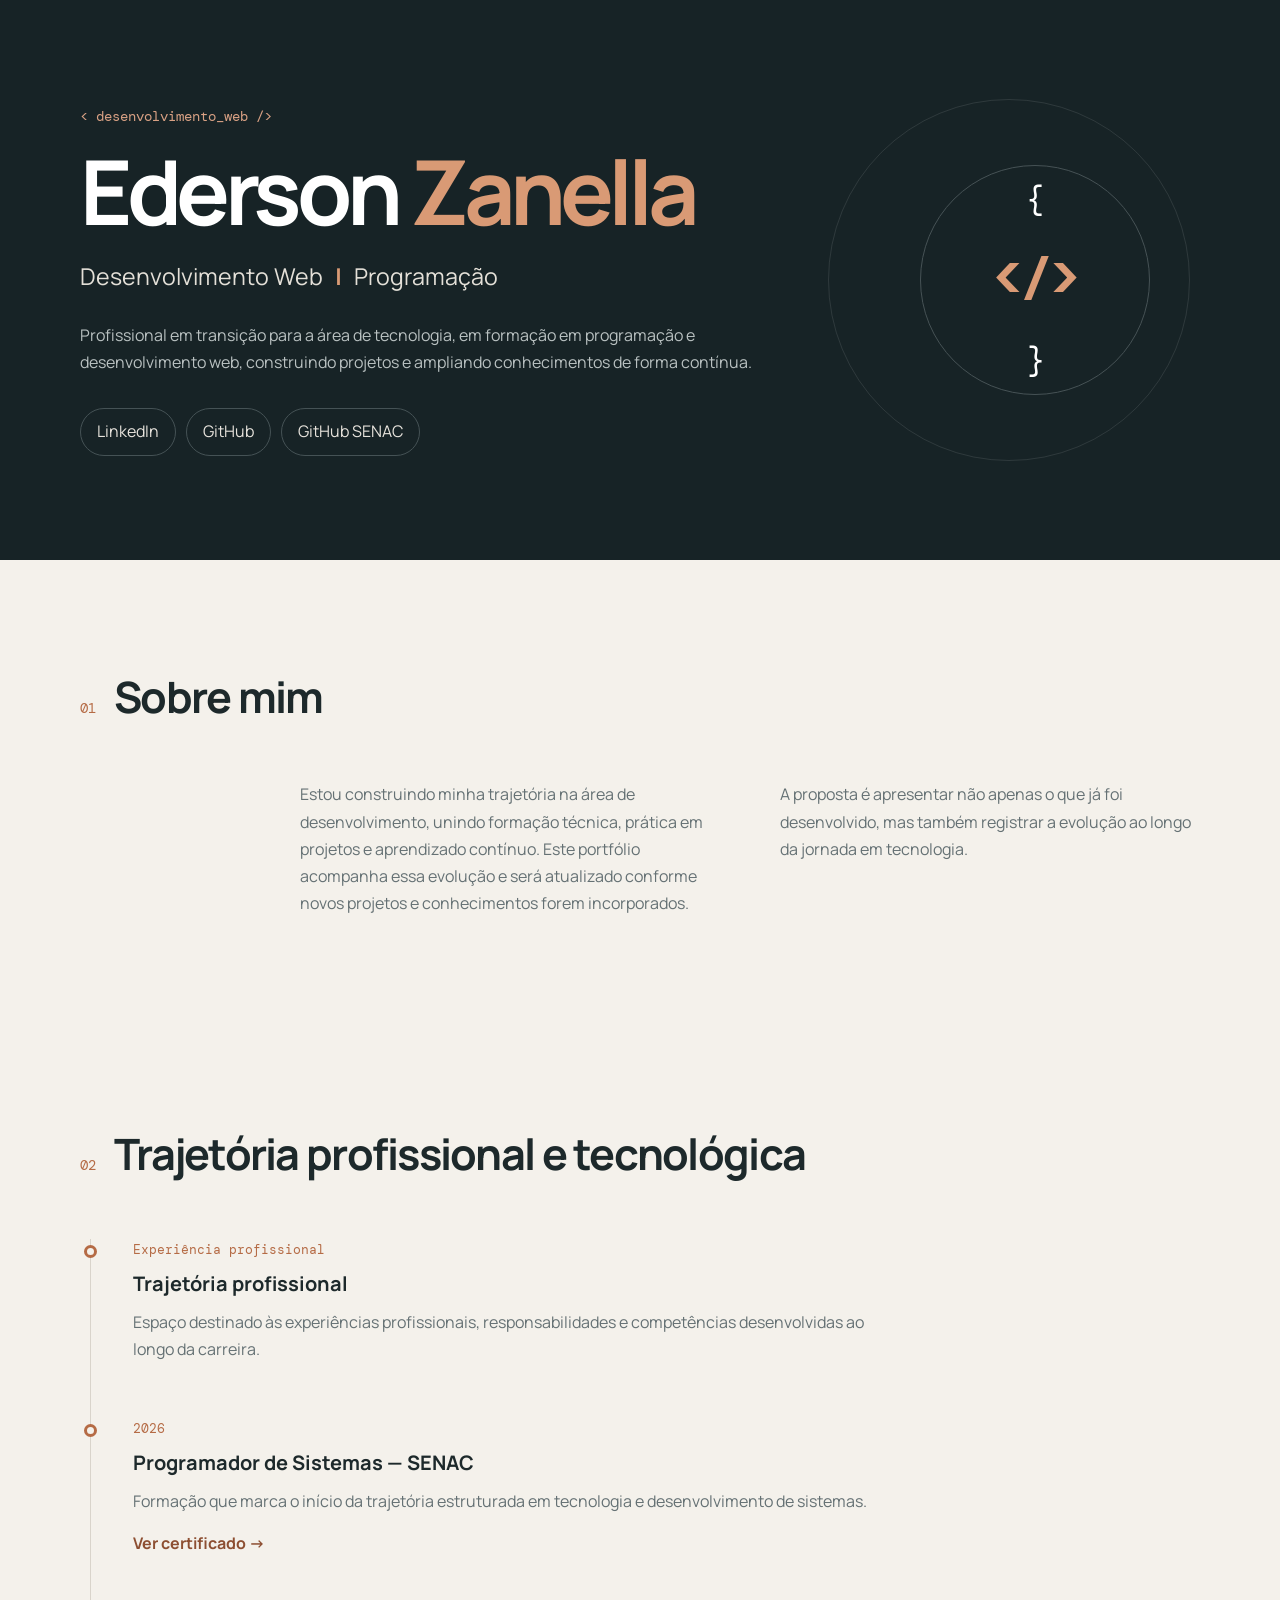
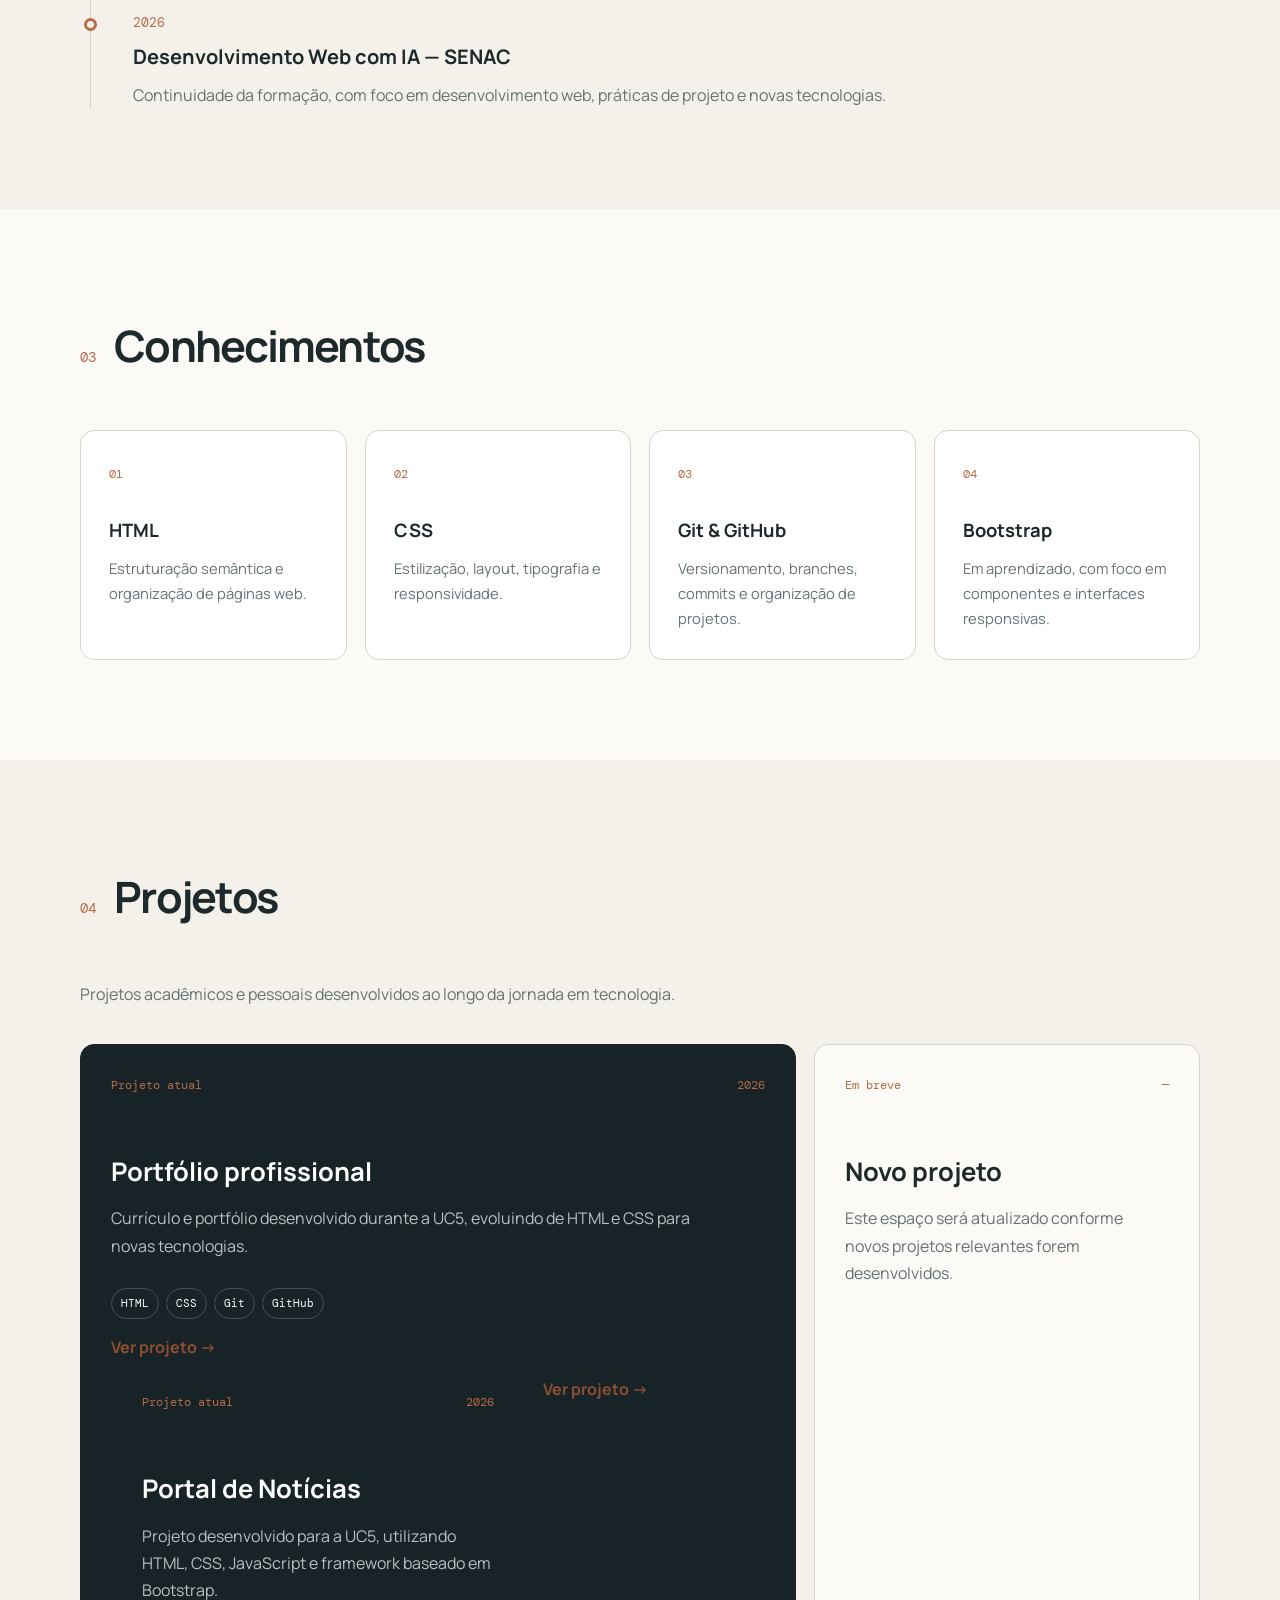
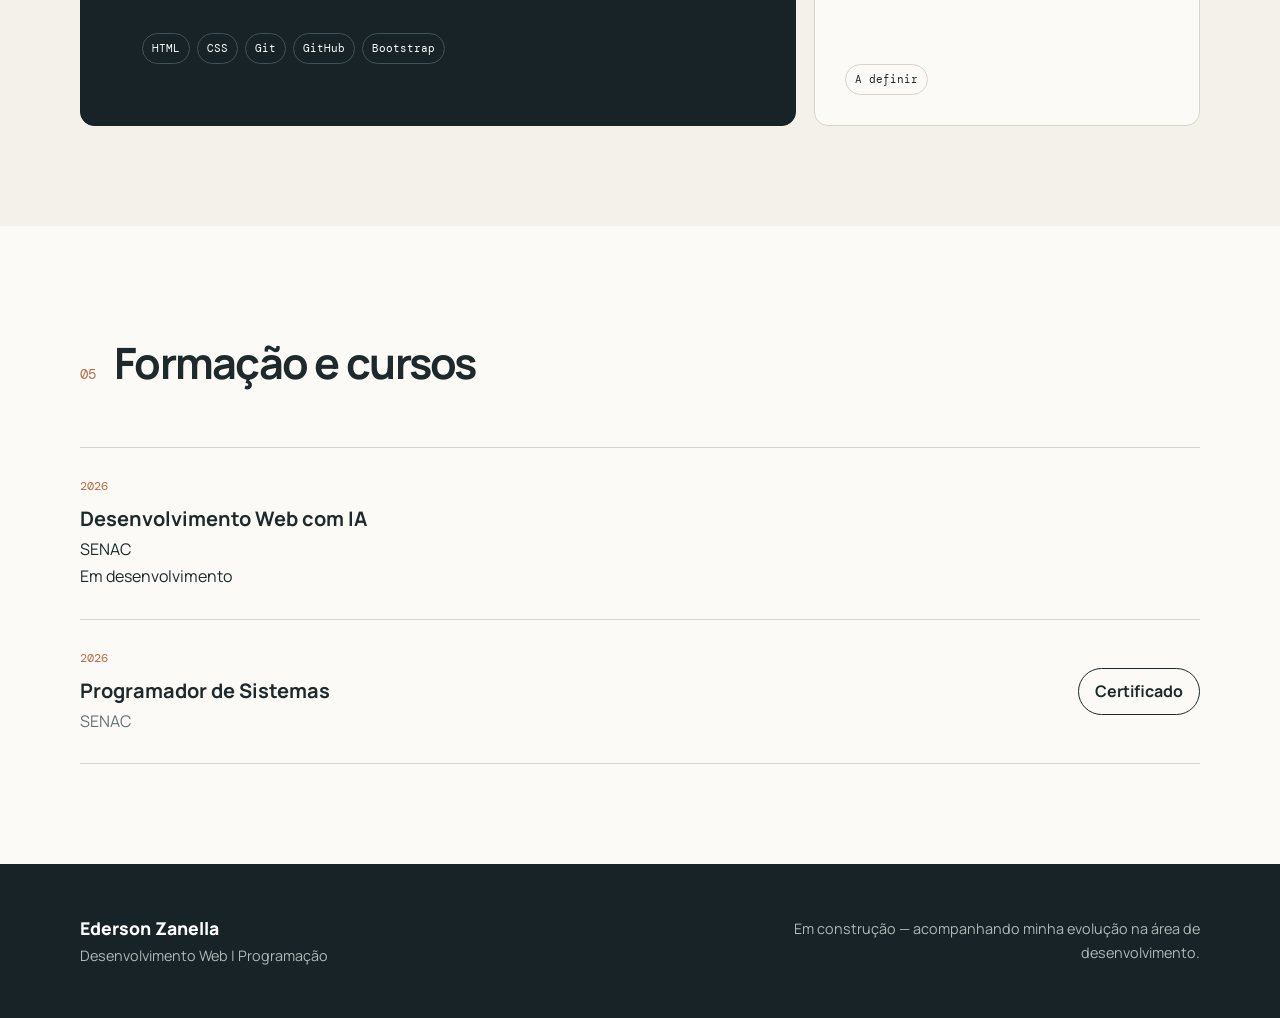
==== index.html @ 585320ad "teste" ====
<!DOCTYPE html>
<html lang="pt-BR">
<head>
    <meta charset="UTF-8">
    <meta name="viewport" content="width=device-width, initial-scale=1.0">

    <meta name="description" content="Portfólio profissional de Ederson Zanella. Desenvolvimento Web, programação e projetos em tecnologia.">

    <title>Ederson Zanella | Desenvolvimento Web</title>

    <link rel="stylesheet" href="styles.css">
</head>

<body>

    <header class="hero">
        <div class="container hero-content">

            <div class="hero-text">
                <p class="eyebrow">&lt; desenvolvimento_web /&gt;</p>

                <h1>Ederson <span>Zanella</span></h1>

                <p class="headline">
                    Desenvolvimento Web <strong>|</strong> Programação
                </p>

                <p class="intro">
                    Profissional em transição para a área de tecnologia, em formação
                    em programação e desenvolvimento web, construindo projetos e
                    ampliando conhecimentos de forma contínua.
                </p>

                <nav class="social-links" aria-label="Links profissionais">
                    <a href="https://www.linkedin.com/in/ederson-zanella/" target="_blank" rel="noopener noreferrer">LinkedIn</a>
                    <a href="https://github.com/Zanellaederson" target="_blank" rel="noopener noreferrer">GitHub</a>
                    <a href="https://github.com/alunosenac2026" target="_blank" rel="noopener noreferrer">GitHub SENAC</a>

                </nav>
            </div>

            <div class="hero-mark" aria-hidden="true">
                <span>{</span>
                <strong>&lt;/&gt;</strong>
                <span>}</span>
            </div>

        </div>
    </header>


    <main>

        <section class="section about">
            <div class="container">
                <div class="section-heading">
                    <span>01</span>
                    <h2>Sobre mim</h2>
                </div>

                <div class="about-grid">
                    <p>
                        Estou construindo minha trajetória na área de desenvolvimento,
                        unindo formação técnica, prática em projetos e aprendizado
                        contínuo. Este portfólio acompanha essa evolução e será
                        atualizado conforme novos projetos e conhecimentos forem
                        incorporados.
                    </p>

                    <p>
                        A proposta é apresentar não apenas o que já foi desenvolvido,
                        mas também registrar a evolução ao longo da jornada em
                        tecnologia.
                    </p>
                </div>
            </div>
        </section>


        <section class="section timeline-section">
            <div class="container">
                <div class="section-heading">
                    <span>02</span>
                    <h2>Trajetória profissional e tecnológica</h2>
                </div>

                <div class="timeline">

                    <article class="timeline-item">
                        <div class="timeline-marker"></div>

                        <div class="timeline-content">
                            <p class="timeline-date">Experiência profissional</p>
                            <h3>Trajetória profissional</h3>
                            <p>
                                Espaço destinado às experiências profissionais,
                                responsabilidades e competências desenvolvidas
                                ao longo da carreira.
                            </p>
                        </div>
                    </article>

                    <article class="timeline-item">
                        <div class="timeline-marker"></div>

                        <div class="timeline-content">
                            <p class="timeline-date">2026</p>
                            <h3>Programador de Sistemas — SENAC</h3>
                            <p>
                                Formação que marca o início da trajetória estruturada
                                em tecnologia e desenvolvimento de sistemas.
                            </p>

                            <a class="text-link"
                               href="certificado/EDERSON ZANELLA.pdf"
                               target="_blank"
                               rel="noopener noreferrer">
                                Ver certificado →
                            </a>
                        </div>
                    </article>

                    <article class="timeline-item">
                        <div class="timeline-marker"></div>

                        <div class="timeline-content">
                            <p class="timeline-date">2026</p>
                            <h3>Desenvolvimento Web com IA — SENAC</h3>
                            <p>
                                Continuidade da formação, com foco em desenvolvimento
                                web, práticas de projeto e novas tecnologias.
                            </p>
                        </div>
                    </article>

                </div>
            </div>
        </section>


        <section class="section skills">
            <div class="container">
                <div class="section-heading">
                    <span>03</span>
                    <h2>Conhecimentos</h2>
                </div>

                <div class="skills-grid">
                    <div class="skill-card">
                        <span class="skill-number">01</span>
                        <h3>HTML</h3>
                        <p>Estruturação semântica e organização de páginas web.</p>
                    </div>

                    <div class="skill-card">
                        <span class="skill-number">02</span>
                        <h3>CSS</h3>
                        <p>Estilização, layout, tipografia e responsividade.</p>
                    </div>

                    <div class="skill-card">
                        <span class="skill-number">03</span>
                        <h3>Git &amp; GitHub</h3>
                        <p>Versionamento, branches, commits e organização de projetos.</p>
                    </div>

                    <div class="skill-card">
                        <span class="skill-number">04</span>
                        <h3>Bootstrap</h3>
                        <p>Em aprendizado, com foco em componentes e interfaces responsivas.</p>
                    </div>
                </div>
            </div>
        </section>


        <section class="section projects">
            <div class="container">
                <div class="section-heading">
                    <span>04</span>
                    <h2>Projetos</h2>
                </div>

                <p class="section-intro">
                    Projetos acadêmicos e pessoais desenvolvidos ao longo da jornada
                    em tecnologia.
                </p>

                <div class="project-grid">

                    <article class="project-card featured">
                        <div class="project-top">
                            <span>Projeto atual</span>
                            <span>2026</span>
                        </div>

                        <h3>Portfólio profissional</h3>

                        <p>
                            Currículo e portfólio desenvolvido durante a UC5,
                            evoluindo de HTML e CSS para novas tecnologias.
                        </p>

                        <div class="tags">
                            <span>HTML</span>
                            <span>CSS</span>
                            <span>Git</span>
                            <span>GitHub</span>
                        </div>

                        <a class="text-link"
                           href="#"
                           target="_blank"
                           rel="noopener noreferrer">
                            Ver projeto →
                        </a>
                    <div class="project-grid">

                    <article class="project-card featured">
                        <div class="project-top">
                            <span>Projeto atual</span>
                            <span>2026</span>
                        </div>

                        <h3>Portal de Notícias</h3>

                        <p>
                            Projeto desenvolvido para a UC5, utilizando HTML, CSS, JavaScript e framework baseado em Bootstrap.
                        </p>

                        <div class="tags">
                            <span>HTML</span>
                            <span>CSS</span>
                            <span>Git</span>
                            <span>GitHub</span>
                            <span>Bootstrap</span>
                        </div>    
                    </article>
                    <a class="text-link"
                           href="https://vertice.freehosting.dev/"
                           target="_blank"
                           rel="noopener noreferrer">
                            Ver projeto →
                        </a>
                    </article>

                    <article class="project-card">
                        <div class="project-top">
                            <span>Em breve</span>
                            <span>—</span>
                        </div>

                        <h3>Novo projeto</h3>

                        <p>
                            Este espaço será atualizado conforme novos projetos
                            relevantes forem desenvolvidos.
                        </p>

                        <div class="tags">
                            <span>A definir</span>
                        </div>
                    </article>

                </div>
            </div>
        </section>


        <section class="section education">
            <div class="container">
                <div class="section-heading">
                    <span>05</span>
                    <h2>Formação e cursos</h2>
                </div>

                <div class="education-list">                    

                    <article class="education-item">
                        <div>
                            <p class="education-date">2026</p>
                            <h3>Desenvolvimento Web com IA</h3>
                            <p>SENAC</p>
                            <span class="education-status">Em desenvolvimento</span>
                        </div>
                    </article>

                    <article class="education-item">
                        <div>
                            <p class="education-date">2026</p>
                            <h3>Programador de Sistemas</h3>
                            <p>SENAC</p>
                        </div>

                        <a class="outline-link"
                           href="certificado/EDERSON ZANELLA.pdf"
                           target="_blank"
                           rel="noopener noreferrer">
                            Certificado
                        </a>
                    </article>

                </div>
            </div>
        </section>

    </main>


    <footer class="footer">
        <div class="container footer-content">
            <div>
                <p class="footer-name">Ederson Zanella</p>
                <p>Desenvolvimento Web | Programação</p>
            </div>

            <p class="construction">
                Em construção — acompanhando minha evolução na área de desenvolvimento.
            </p>
        </div>
    </footer>

</body>
</html>
---- styles.css ----
@import url('https://fonts.googleapis.com/css2?family=DM+Mono:wght@400;500&family=Manrope:wght@400;500;600;700;800&display=swap');

:root {
    --bg: #f4f1eb;
    --surface: #fbfaf7;
    --surface-dark: #172326;
    --text: #1d292b;
    --muted: #657174;
    --accent: #b56b45;
    --accent-dark: #8d4f32;
    --line: #d9d4cb;
    --white: #ffffff;

    --font-body: "Manrope", Arial, sans-serif;
    --font-code: "DM Mono", Consolas, monospace;

    --container: 1120px;
    --radius: 14px;
}

* {
    box-sizing: border-box;
    margin: 0;
    padding: 0;
}

html {
    scroll-behavior: smooth;
}

body {
    background: var(--bg);
    color: var(--text);
    font-family: var(--font-body);
    line-height: 1.7;
}

a {
    color: inherit;
}

.container {
    width: min(100% - 40px, var(--container));
    margin-inline: auto;
}

/* HERO */

.hero {
    background: var(--surface-dark);
    color: var(--white);
    min-height: 560px;
    display: flex;
    align-items: center;
    position: relative;
    overflow: hidden;
}

.hero::before {
    content: "";
    position: absolute;
    width: 360px;
    height: 360px;
    border: 1px solid rgba(255, 255, 255, 0.10);
    border-radius: 50%;
    right: 7%;
    top: 50%;
    transform: translateY(-50%);
}

.hero-content {
    display: grid;
    grid-template-columns: 1fr 280px;
    align-items: center;
    gap: 70px;
}

.eyebrow {
    color: #d9a184;
    font-family: var(--font-code);
    font-size: 0.9rem;
    margin-bottom: 18px;
}

h1 {
    font-size: clamp(3rem, 7vw, 5.8rem);
    line-height: 0.98;
    letter-spacing: -0.06em;
    max-width: 850px;
}

h1 span {
    color: #d99a75;
}

.headline {
    margin-top: 22px;
    color: #e4e0d8;
    font-size: clamp(1.15rem, 2vw, 1.45rem);
}

.headline strong {
    color: #d99a75;
    padding-inline: 7px;
}

.intro {
    max-width: 680px;
    margin-top: 26px;
    color: #b9c1c1;
    font-size: 1rem;
}

.social-links {
    display: flex;
    flex-wrap: wrap;
    gap: 10px;
    margin-top: 32px;
}

.social-links a {
    text-decoration: none;
    border: 1px solid #455255;
    border-radius: 999px;
    padding: 9px 16px;
    color: #e7e3dc;
    transition: 0.2s ease;
}

.social-links a:hover {
    background: var(--accent);
    border-color: var(--accent);
    transform: translateY(-2px);
}

.hero-mark {
    width: 230px;
    height: 230px;
    border: 1px solid #465255;
    border-radius: 50%;
    display: grid;
    place-items: center;
    position: relative;
    z-index: 1;
    font-family: var(--font-code);
    font-size: 2rem;
}

.hero-mark strong {
    font-size: 3rem;
    color: #d99a75;
}

/* SECTIONS */

.section {
    padding: 100px 0;
}

.section-heading {
    display: flex;
    align-items: baseline;
    gap: 18px;
    margin-bottom: 48px;
}

.section-heading span {
    color: var(--accent);
    font-family: var(--font-code);
    font-size: 0.85rem;
}

.section-heading h2 {
    font-size: clamp(1.8rem, 4vw, 2.7rem);
    letter-spacing: -0.04em;
}

.about-grid {
    display: grid;
    grid-template-columns: 1fr 1fr;
    gap: 60px;
    max-width: 900px;
    margin-left: auto;
}

.about-grid p,
.section-intro {
    color: var(--muted);
}

/* TIMELINE */

.timeline {
    border-left: 1px solid var(--line);
    margin-left: 10px;
}

.timeline-item {
    position: relative;
    padding: 0 0 55px 42px;
}

.timeline-item:last-child {
    padding-bottom: 0;
}

.timeline-marker {
    position: absolute;
    width: 13px;
    height: 13px;
    border-radius: 50%;
    background: var(--bg);
    border: 3px solid var(--accent);
    left: -7px;
    top: 6px;
}

.timeline-date {
    color: var(--accent);
    font-family: var(--font-code);
    font-size: 0.8rem;
    margin-bottom: 6px;
}

.timeline-content h3 {
    font-size: 1.25rem;
    margin-bottom: 8px;
}

.timeline-content > p:not(.timeline-date) {
    color: var(--muted);
    max-width: 760px;
}

.text-link {
    display: inline-block;
    margin-top: 15px;
    color: var(--accent-dark);
    font-weight: 700;
    text-decoration: none;
}

.text-link:hover {
    text-decoration: underline;
}

/* SKILLS */

.skills {
    background: var(--surface);
}

.skills-grid {
    display: grid;
    grid-template-columns: repeat(4, 1fr);
    gap: 18px;
}

.skill-card {
    border: 1px solid var(--line);
    padding: 28px;
    min-height: 210px;
    border-radius: var(--radius);
    background: var(--white);
    transition: 0.2s ease;
}

.skill-card:hover {
    transform: translateY(-5px);
    border-color: var(--accent);
}

.skill-number {
    font-family: var(--font-code);
    color: var(--accent);
    font-size: 0.75rem;
}

.skill-card h3 {
    margin: 28px 0 10px;
    font-size: 1.15rem;
}

.skill-card p {
    color: var(--muted);
    font-size: 0.92rem;
}

/* PROJECTS */

.section-intro {
    max-width: 700px;
    margin-bottom: 35px;
}

.project-grid {
    display: grid;
    grid-template-columns: 1.3fr 0.7fr;
    gap: 18px;
}

.project-card {
    background: var(--surface);
    border: 1px solid var(--line);
    border-radius: var(--radius);
    padding: 30px;
    min-height: 310px;
    display: flex;
    flex-direction: column;
}

.project-card.featured {
    background: var(--surface-dark);
    color: var(--white);
    border-color: var(--surface-dark);
}

.project-top {
    display: flex;
    justify-content: space-between;
    color: var(--accent);
    font-family: var(--font-code);
    font-size: 0.75rem;
    margin-bottom: 55px;
}

.project-card h3 {
    font-size: 1.6rem;
    margin-bottom: 12px;
}

.project-card p {
    color: var(--muted);
    max-width: 620px;
}

.featured p {
    color: #b9c1c1;
}

.tags {
    display: flex;
    flex-wrap: wrap;
    gap: 7px;
    margin-top: auto;
    padding-top: 28px;
}

.tags span {
    font-family: var(--font-code);
    font-size: 0.7rem;
    border: 1px solid var(--line);
    padding: 5px 9px;
    border-radius: 999px;
}

.featured .tags span {
    border-color: #455255;
}

/* EDUCATION */

.education {
    background: var(--surface);
}

.education-list {
    border-top: 1px solid var(--line);
}

.education-item {
    display: flex;
    justify-content: space-between;
    align-items: center;
    gap: 30px;
    padding: 28px 0;
    border-bottom: 1px solid var(--line);
}

.education-date {
    color: var(--accent);
    font-family: var(--font-code);
    font-size: 0.78rem;
}

.education-item h3 {
    font-size: 1.25rem;
    margin-top: 5px;
}

.education-item p:last-child {
    color: var(--muted);
}

.outline-link {
    text-decoration: none;
    border: 1px solid var(--text);
    border-radius: 999px;
    padding: 9px 16px;
    white-space: nowrap;
    font-weight: 700;
    transition: 0.2s ease;
}

.outline-link:hover {
    background: var(--text);
    color: var(--white);
}

/* FOOTER */

.footer {
    background: var(--surface-dark);
    color: var(--white);
    padding: 50px 0;
}

.footer-content {
    display: flex;
    justify-content: space-between;
    gap: 40px;
    align-items: center;
}

.footer-name {
    font-weight: 800;
    font-size: 1.1rem;
}

.footer-content p:last-child {
    color: #aeb8b8;
    font-size: 0.9rem;
}

.construction {
    max-width: 500px;
    text-align: right;
}

/* RESPONSIVE */

@media (max-width: 900px) {

    .hero {
        min-height: auto;
        padding: 90px 0;
    }

    .hero-content {
        grid-template-columns: 1fr;
        gap: 45px;
    }

    .hero-mark {
        width: 150px;
        height: 150px;
        font-size: 1.4rem;
    }

    .hero-mark strong {
        font-size: 2rem;
    }

    .skills-grid {
        grid-template-columns: repeat(2, 1fr);
    }

    .project-grid {
        grid-template-columns: 1fr;
    }
}

@media (max-width: 650px) {

    .container {
        width: min(100% - 28px, var(--container));
    }

    .section {
        padding: 70px 0;
    }

    .hero {
        padding: 70px 0;
    }

    .hero-content {
        gap: 35px;
    }

    h1 {
        font-size: clamp(2.8rem, 15vw, 4.5rem);
    }

    .about-grid,
    .skills-grid {
        grid-template-columns: 1fr;
        gap: 25px;
    }

    .about-grid {
        margin-left: 0;
    }

    .timeline-item {
        padding-left: 30px;
    }

    .education-item,
    .footer-content {
        align-items: flex-start;
        flex-direction: column;
    }

    .construction {
        text-align: left;
    }
}
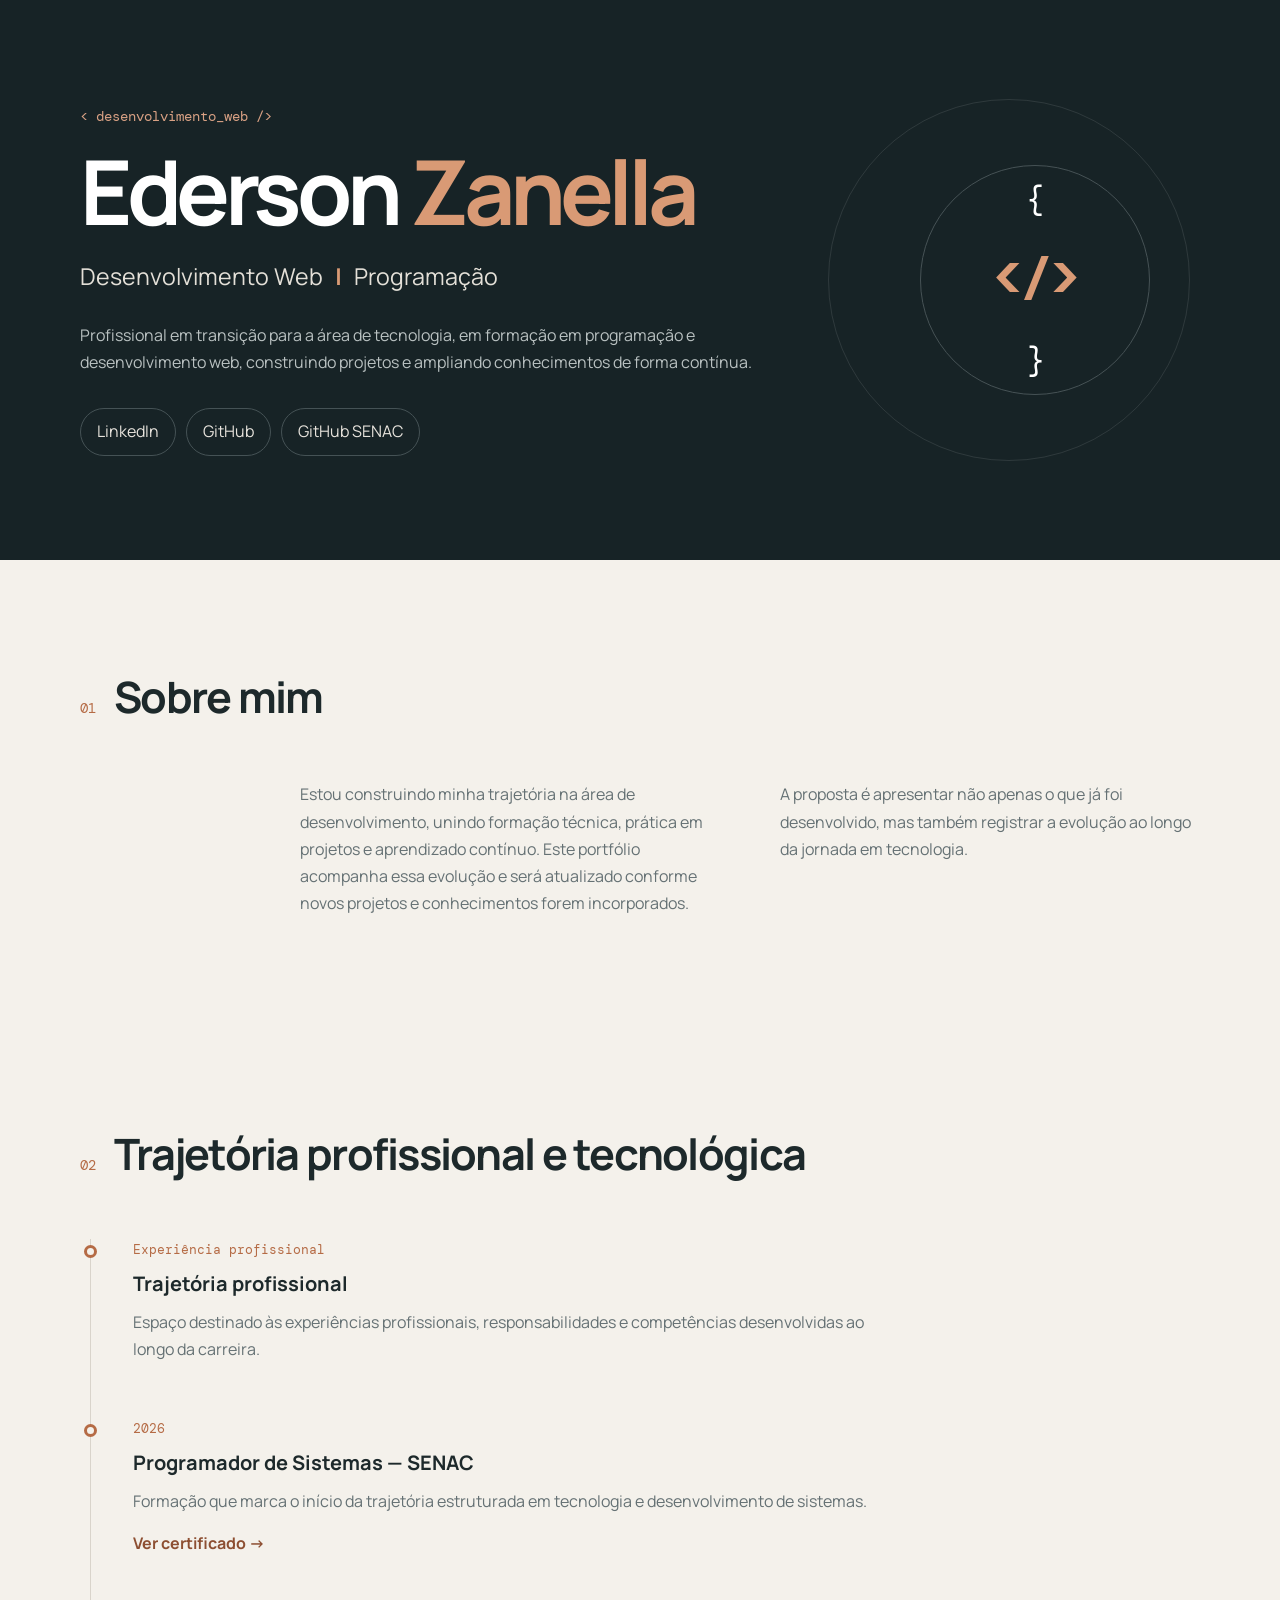
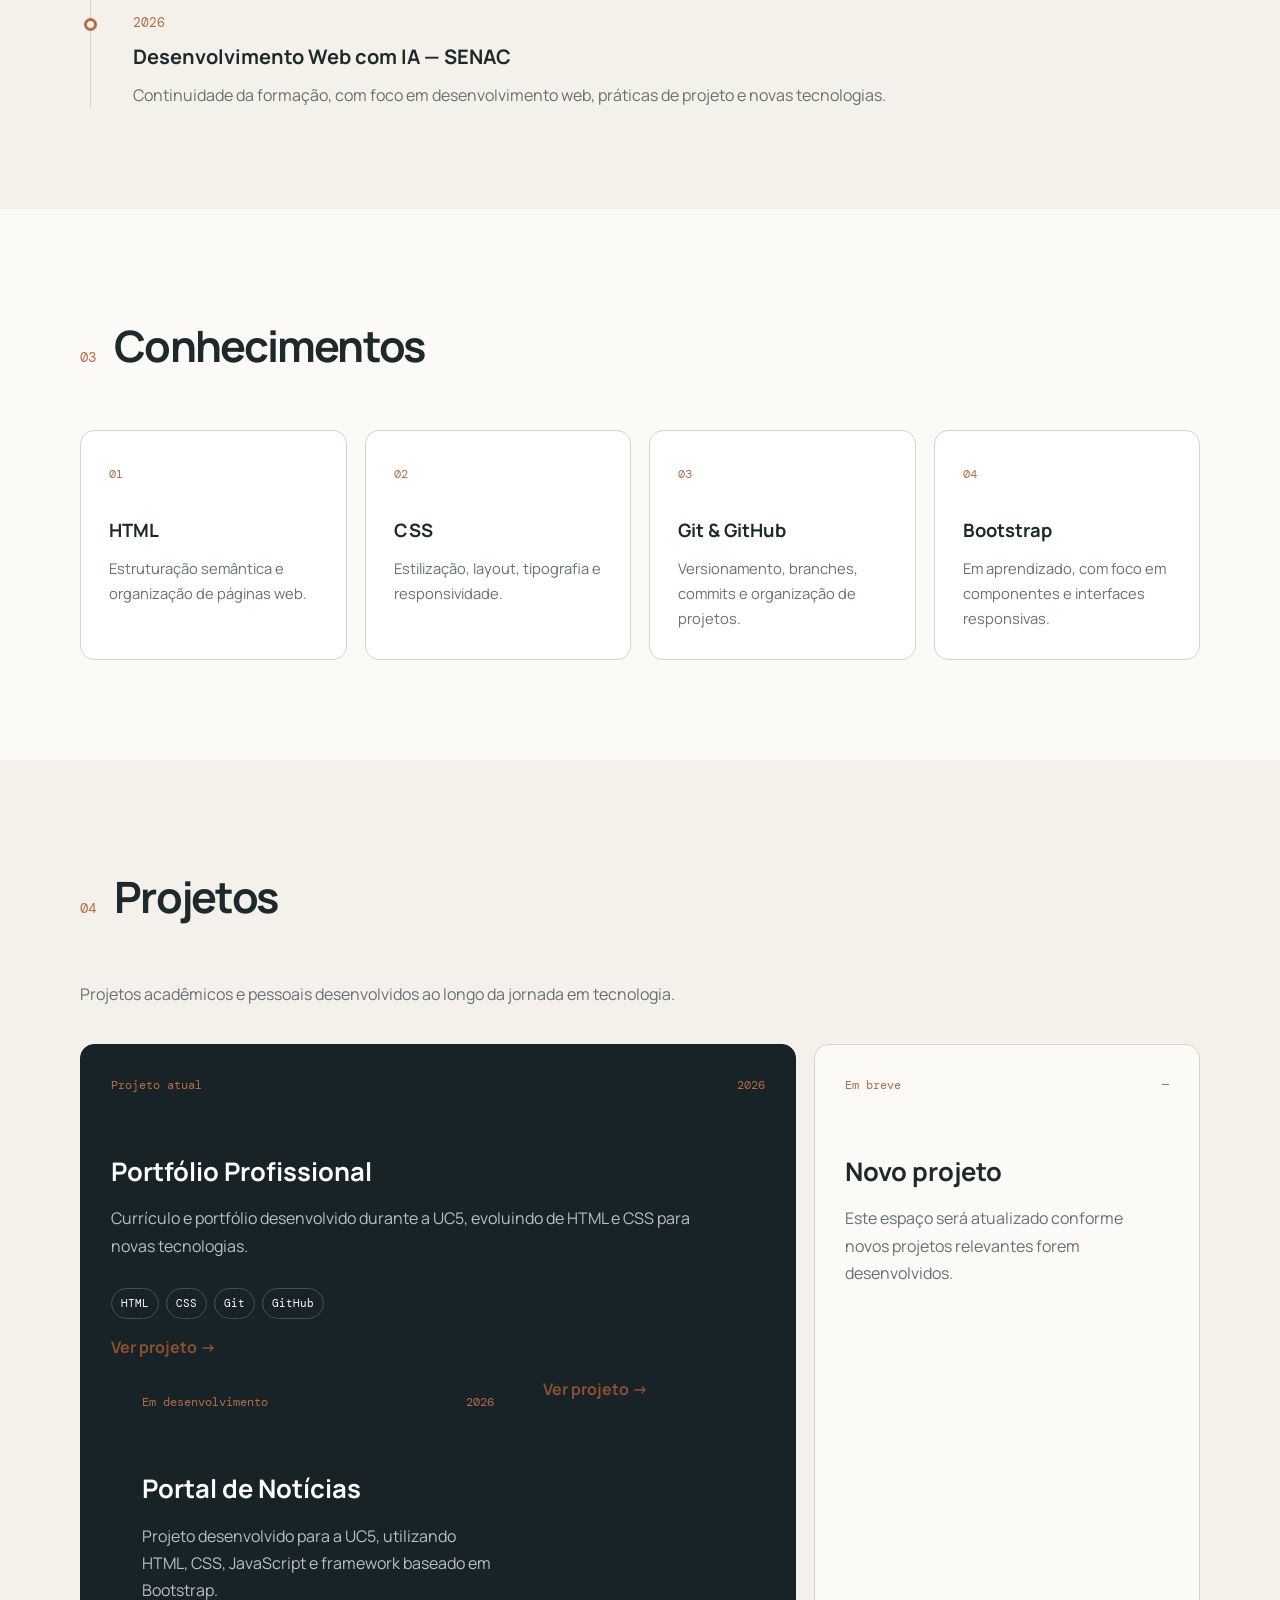
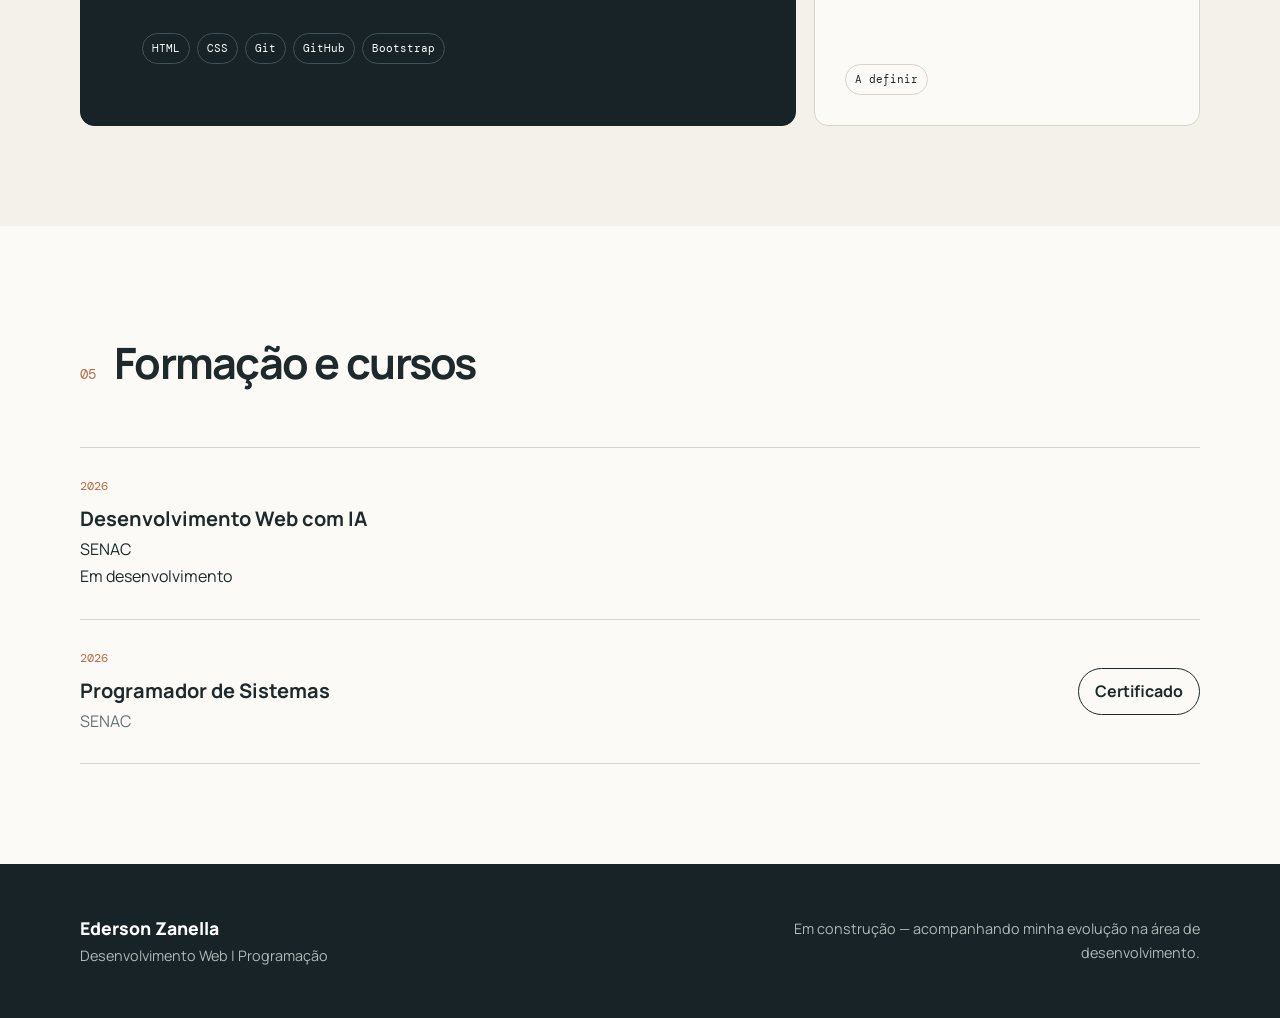
==== commit 3639efcd: "teste" ====
--- a/index.html
+++ b/index.html
@@ -194,7 +194,7 @@
                             <span>2026</span>
                         </div>
 
-                        <h3>Portfólio profissional</h3>
+                        <h3>Portfólio Profissional</h3>
 
                         <p>
                             Currículo e portfólio desenvolvido durante a UC5,
@@ -214,18 +214,19 @@
                            rel="noopener noreferrer">
                             Ver projeto →
                         </a>
-                    <div class="project-grid">
+                        <div class="project-grid">
 
                     <article class="project-card featured">
                         <div class="project-top">
-                            <span>Projeto atual</span>
+                            <span>Em desenvolvimento</span>
                             <span>2026</span>
                         </div>
 
                         <h3>Portal de Notícias</h3>
 
                         <p>
-                            Projeto desenvolvido para a UC5, utilizando HTML, CSS, JavaScript e framework baseado em Bootstrap.
+                            Projeto desenvolvido para a UC5, utilizando HTML, CSS,
+                            JavaScript e framework baseado em Bootstrap.
                         </p>
 
                         <div class="tags">
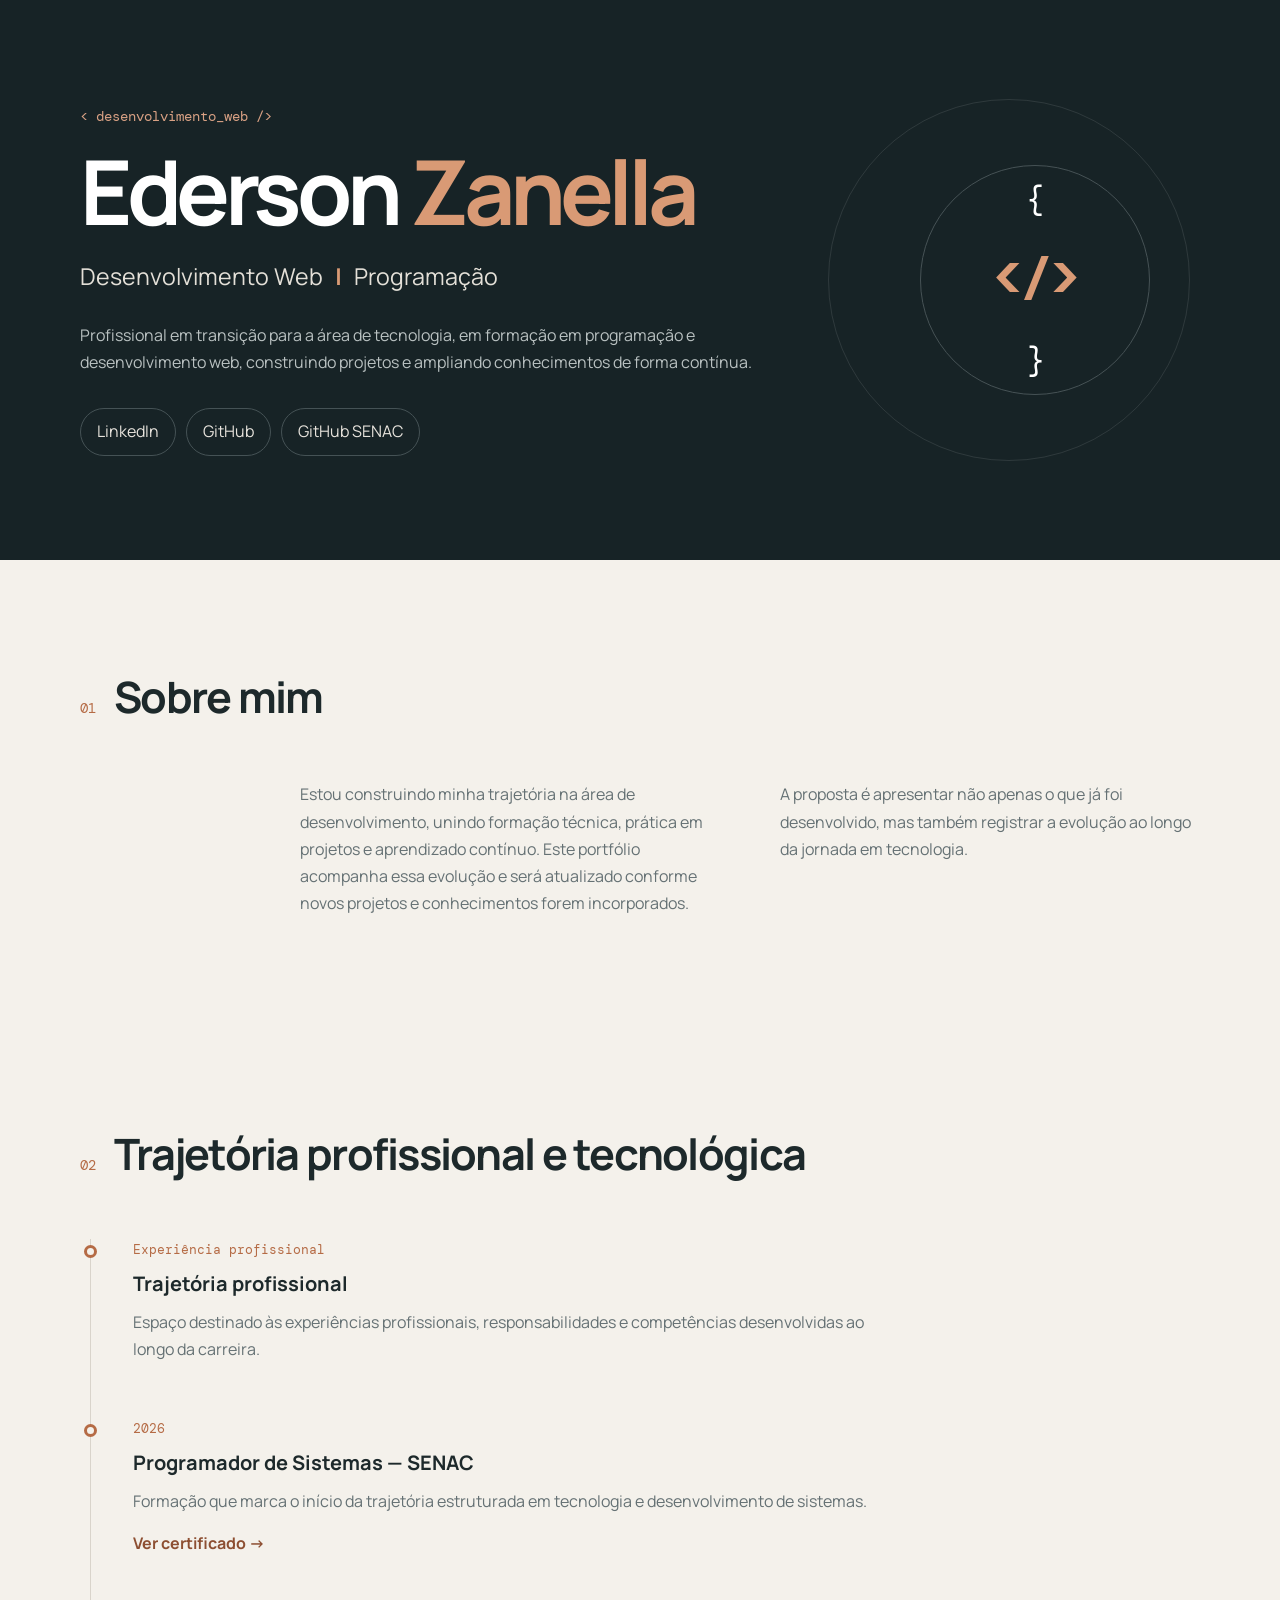
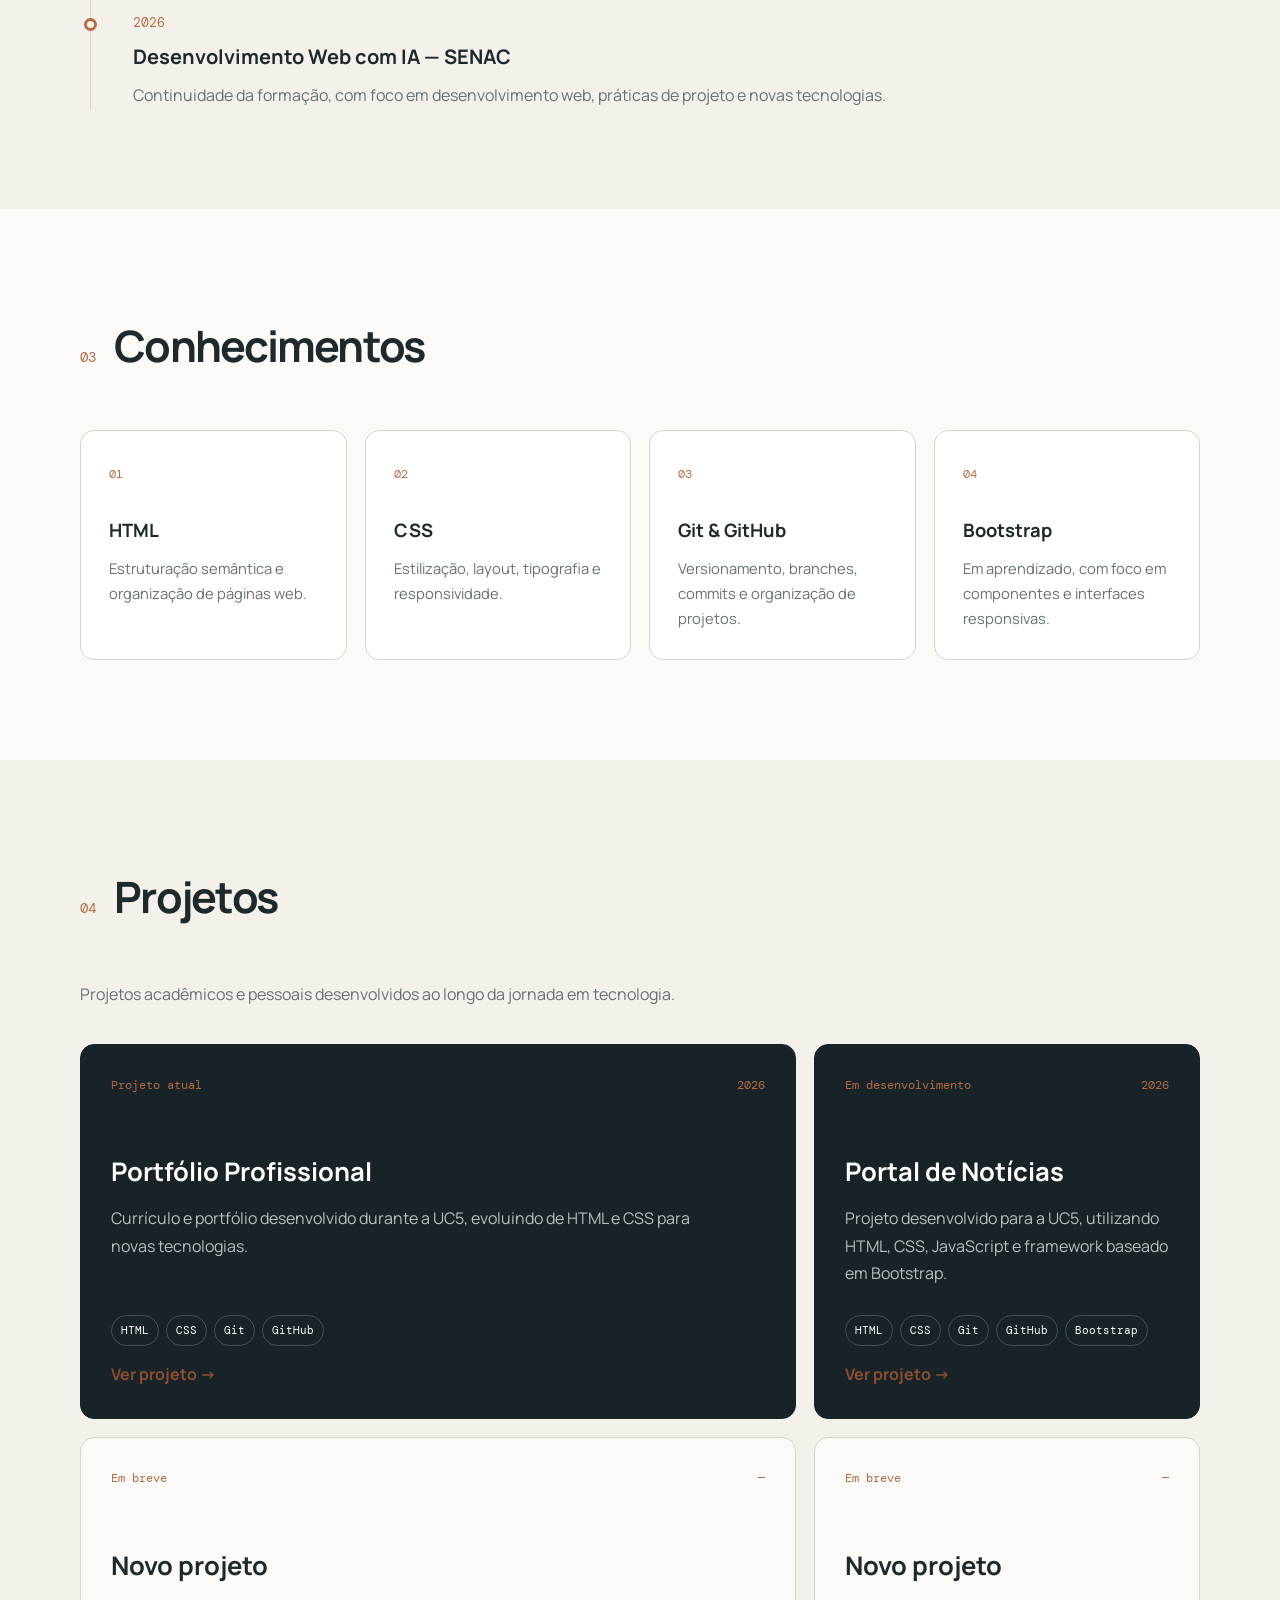
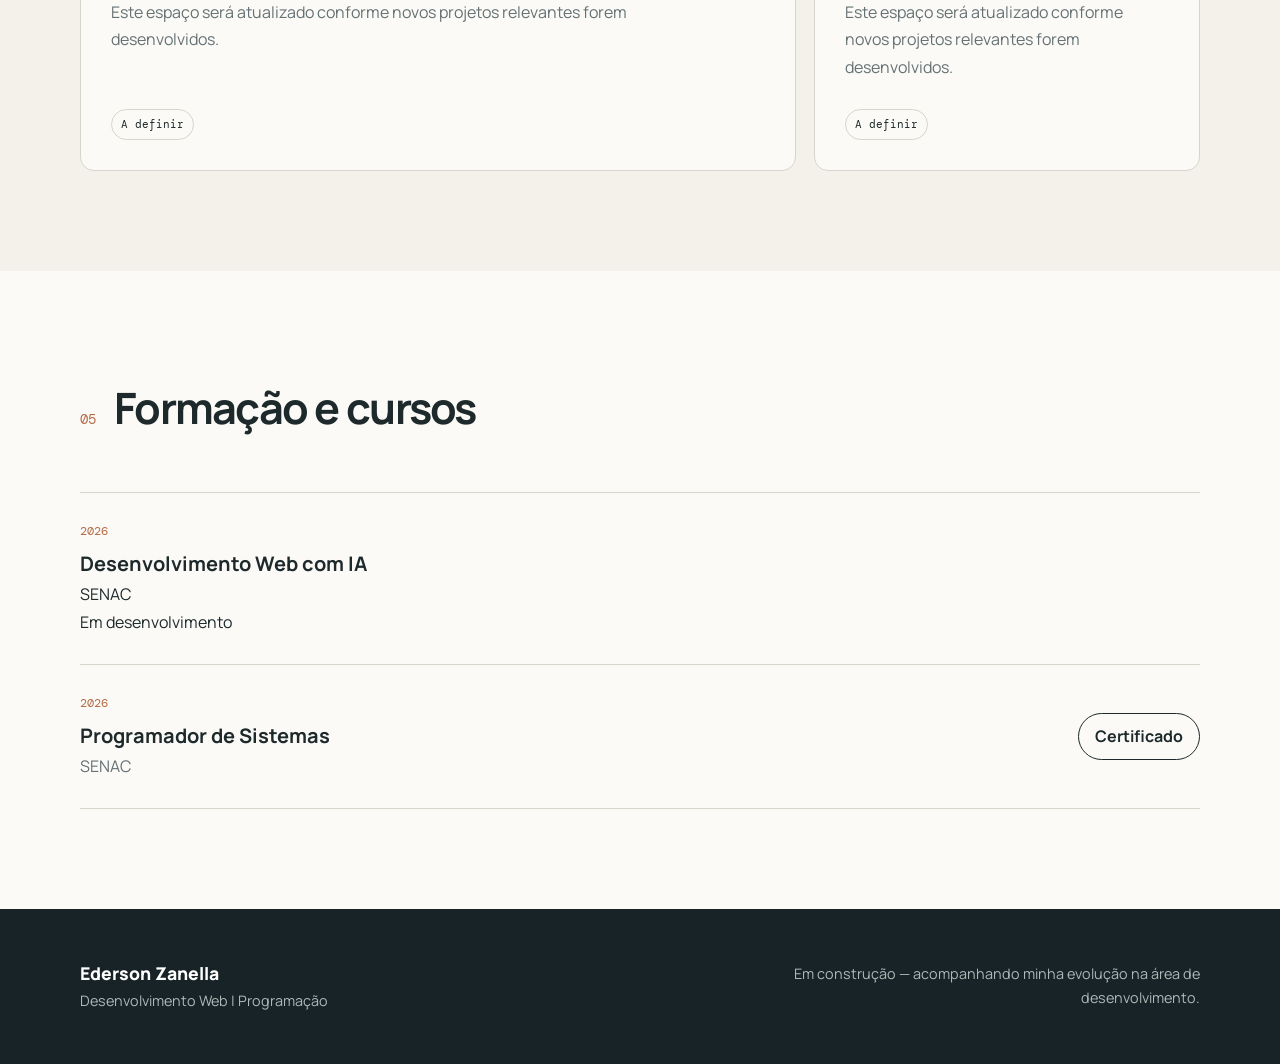
==== commit b7f09ae4: "teste" ====
--- a/index.html
+++ b/index.html
@@ -173,77 +173,97 @@
             </div>
         </section>
 
-
         <section class="section projects">
-            <div class="container">
-                <div class="section-heading">
-                    <span>04</span>
-                    <h2>Projetos</h2>
-                </div>
-
-                <p class="section-intro">
-                    Projetos acadêmicos e pessoais desenvolvidos ao longo da jornada
-                    em tecnologia.
-                </p>
-
-                <div class="project-grid">
-
-                    <article class="project-card featured">
-                        <div class="project-top">
-                            <span>Projeto atual</span>
-                            <span>2026</span>
-                        </div>
-
-                        <h3>Portfólio Profissional</h3>
-
-                        <p>
-                            Currículo e portfólio desenvolvido durante a UC5,
-                            evoluindo de HTML e CSS para novas tecnologias.
-                        </p>
-
-                        <div class="tags">
-                            <span>HTML</span>
-                            <span>CSS</span>
-                            <span>Git</span>
-                            <span>GitHub</span>
-                        </div>
-
-                        <a class="text-link"
-                           href="#"
-                           target="_blank"
-                           rel="noopener noreferrer">
-                            Ver projeto →
-                        </a>
-                        <div class="project-grid">
-
-                    <article class="project-card featured">
-                        <div class="project-top">
-                            <span>Em desenvolvimento</span>
-                            <span>2026</span>
-                        </div>
-
-                        <h3>Portal de Notícias</h3>
-
-                        <p>
-                            Projeto desenvolvido para a UC5, utilizando HTML, CSS,
-                            JavaScript e framework baseado em Bootstrap.
-                        </p>
-
-                        <div class="tags">
-                            <span>HTML</span>
-                            <span>CSS</span>
-                            <span>Git</span>
-                            <span>GitHub</span>
-                            <span>Bootstrap</span>
-                        </div>    
-                    </article>
-                    <a class="text-link"
-                           href="https://vertice.freehosting.dev/"
-                           target="_blank"
-                           rel="noopener noreferrer">
-                            Ver projeto →
-                        </a>
-                    </article>
+
+            <div class="container"> 
+                
+                <div class="section-heading"> 
+
+                    <span>04</span> 
+
+                    <h2>Projetos</h2> 
+
+                </div> 
+
+                <p class="section-intro"> Projetos acadêmicos e pessoais desenvolvidos ao longo da jornada em tecnologia. </p> 
+
+                <div class="project-grid"> 
+
+                    <article class="project-card featured"> 
+
+                        <div class="project-top"> 
+
+                            <span>Projeto atual</span> 
+
+                            <span>2026</span> </div> 
+                            
+                            <h3>Portfólio Profissional</h3> 
+
+                            <p> Currículo e portfólio desenvolvido durante a UC5, evoluindo de HTML e CSS para novas tecnologias. </p> 
+
+                            <div class="tags"> 
+
+                                <span>HTML</span> <span>CSS</span> <span>Git</span> <span>GitHub</span> 
+
+                            </div> <a class="text-link" href="#" target="_blank" rel="noopener noreferrer"> 
+
+                                Ver projeto → 
+
+                            </a> 
+
+                        </article> 
+
+                        <article class="project-card featured"> 
+
+                            <div class="project-top"> 
+
+                                <span>Em desenvolvimento</span> 
+
+                                <span>2026</span> 
+
+                            </div> 
+
+                            <h3>Portal de Notícias</h3> 
+
+                            <p> Projeto desenvolvido para a UC5, utilizando HTML, CSS, JavaScript e framework baseado em Bootstrap. </p> 
+
+                            <div class="tags"> 
+
+                                <span>HTML</span> <span>CSS</span> <span>Git</span> <span>GitHub</span> <span>Bootstrap</span> 
+                            
+                            </div> 
+
+                            <a class="text-link" href="https://vertice.freehosting.dev/" target="_blank" rel="noopener noreferrer"> 
+
+                                Ver projeto → 
+
+                            </a> 
+
+                        </article> 
+
+                        <article class="project-card"> 
+
+                            <div class="project-top"> 
+
+                                <span>Em breve</span> 
+
+                                <span>—</span> 
+
+                            </div> 
+
+                            <h3>Novo projeto</h3>
+
+                            <p> Este espaço será atualizado conforme novos projetos relevantes forem desenvolvidos.
+
+                            </p> 
+
+                            <div class="tags"> 
+
+                                <span>A definir</span> 
+
+                            </div> 
+
+                        </article>
 
                     <article class="project-card">
                         <div class="project-top">
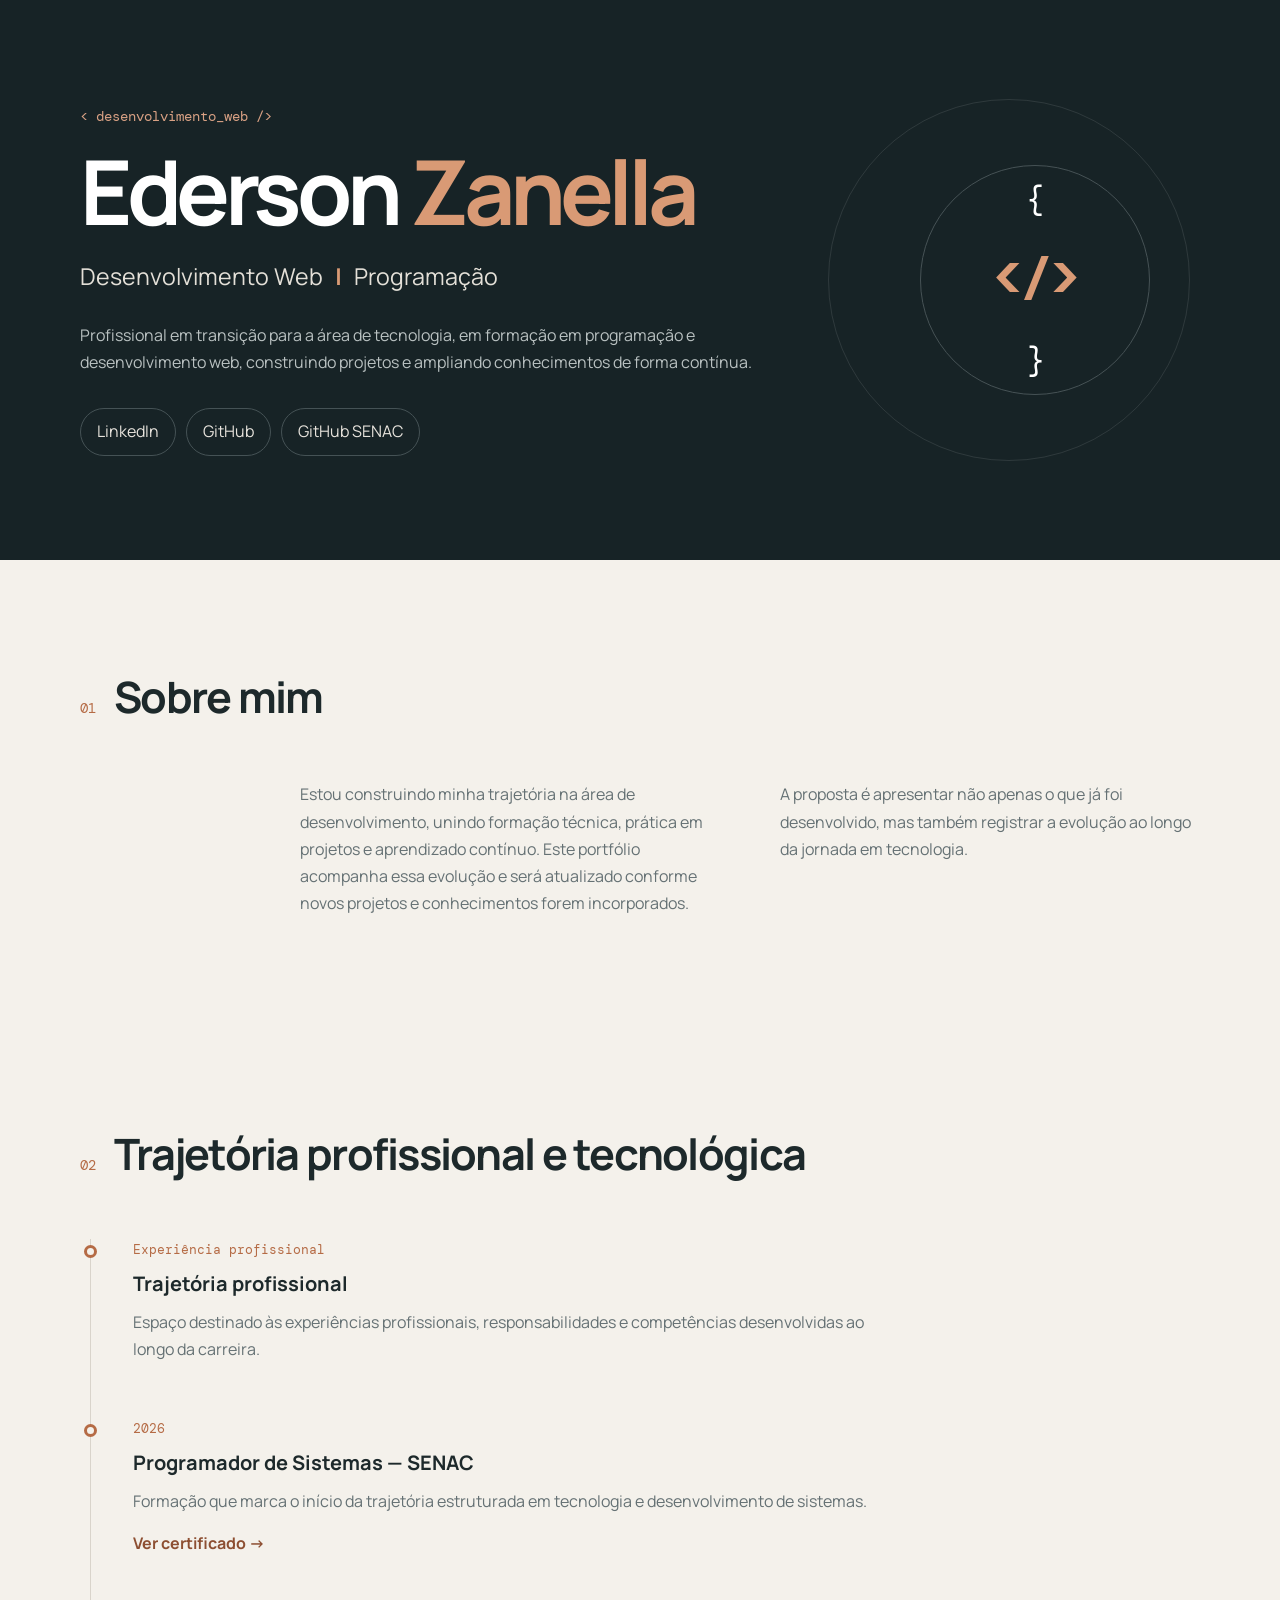
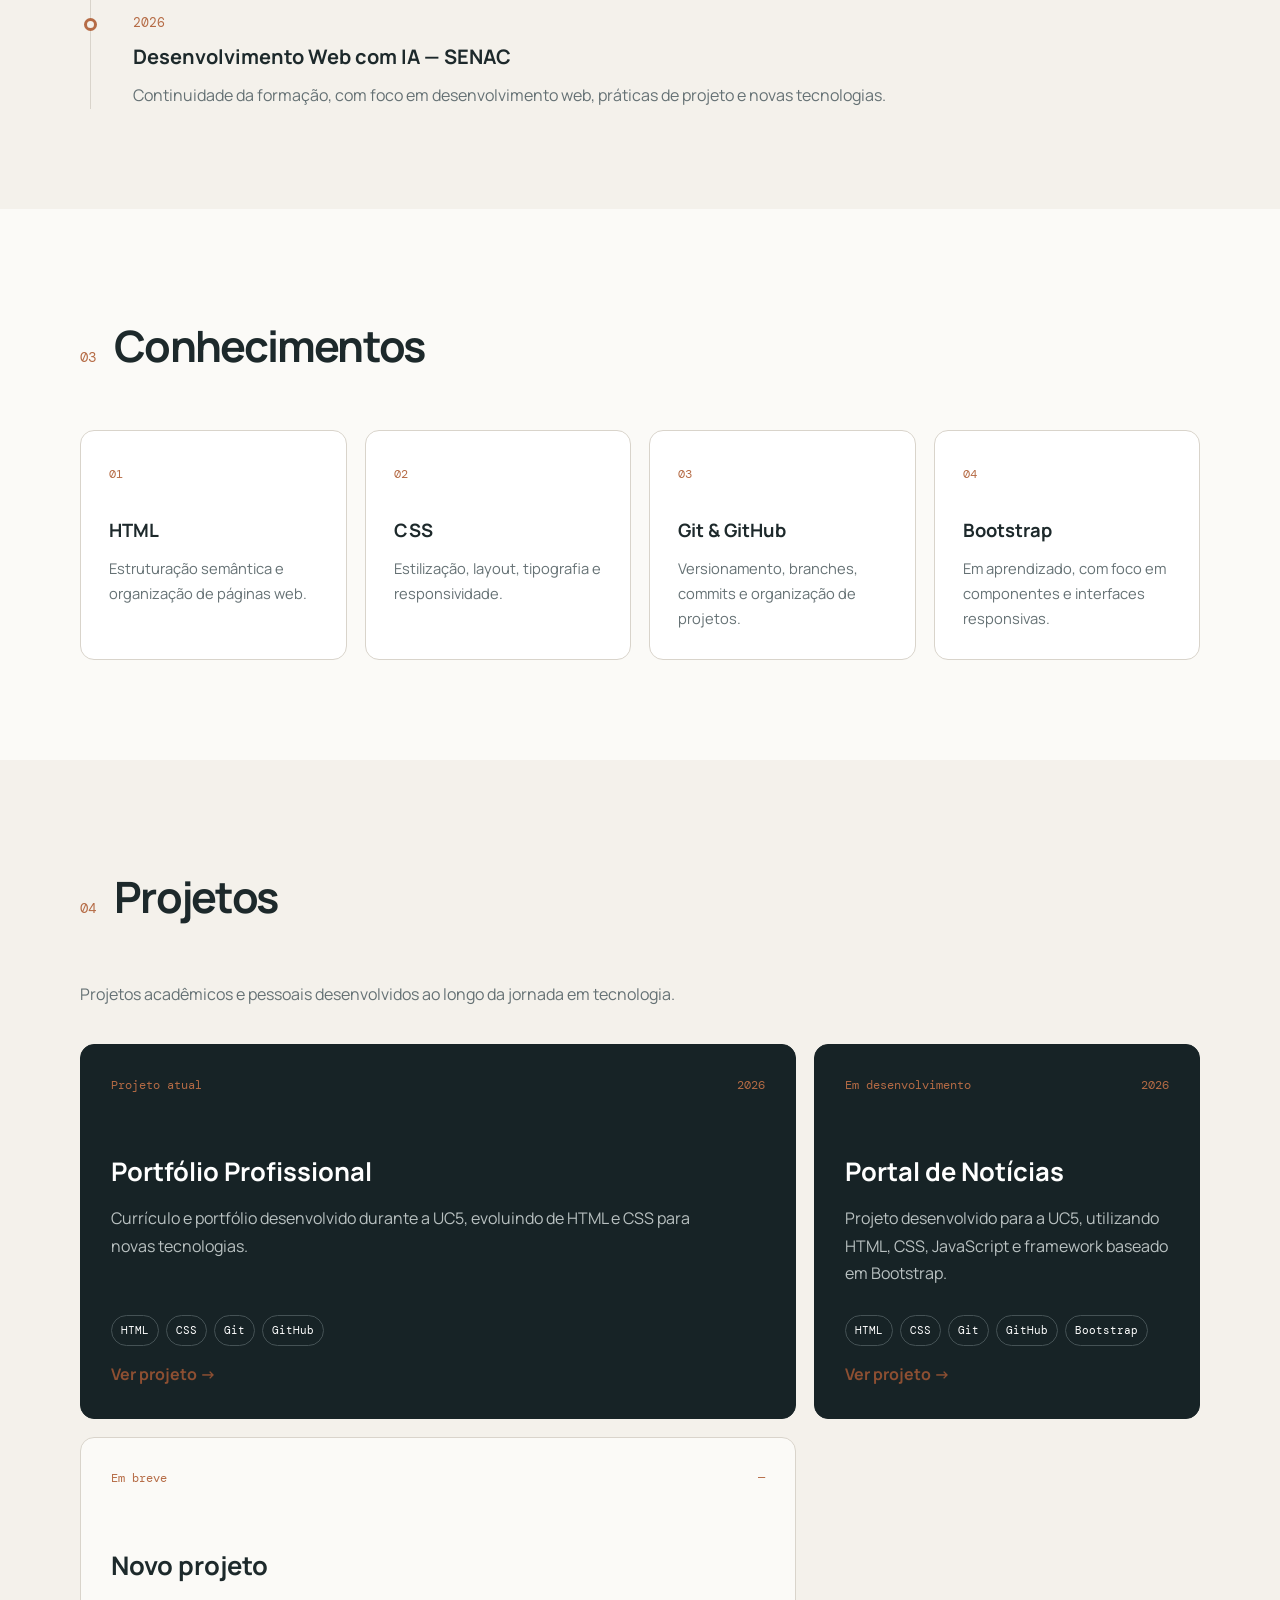
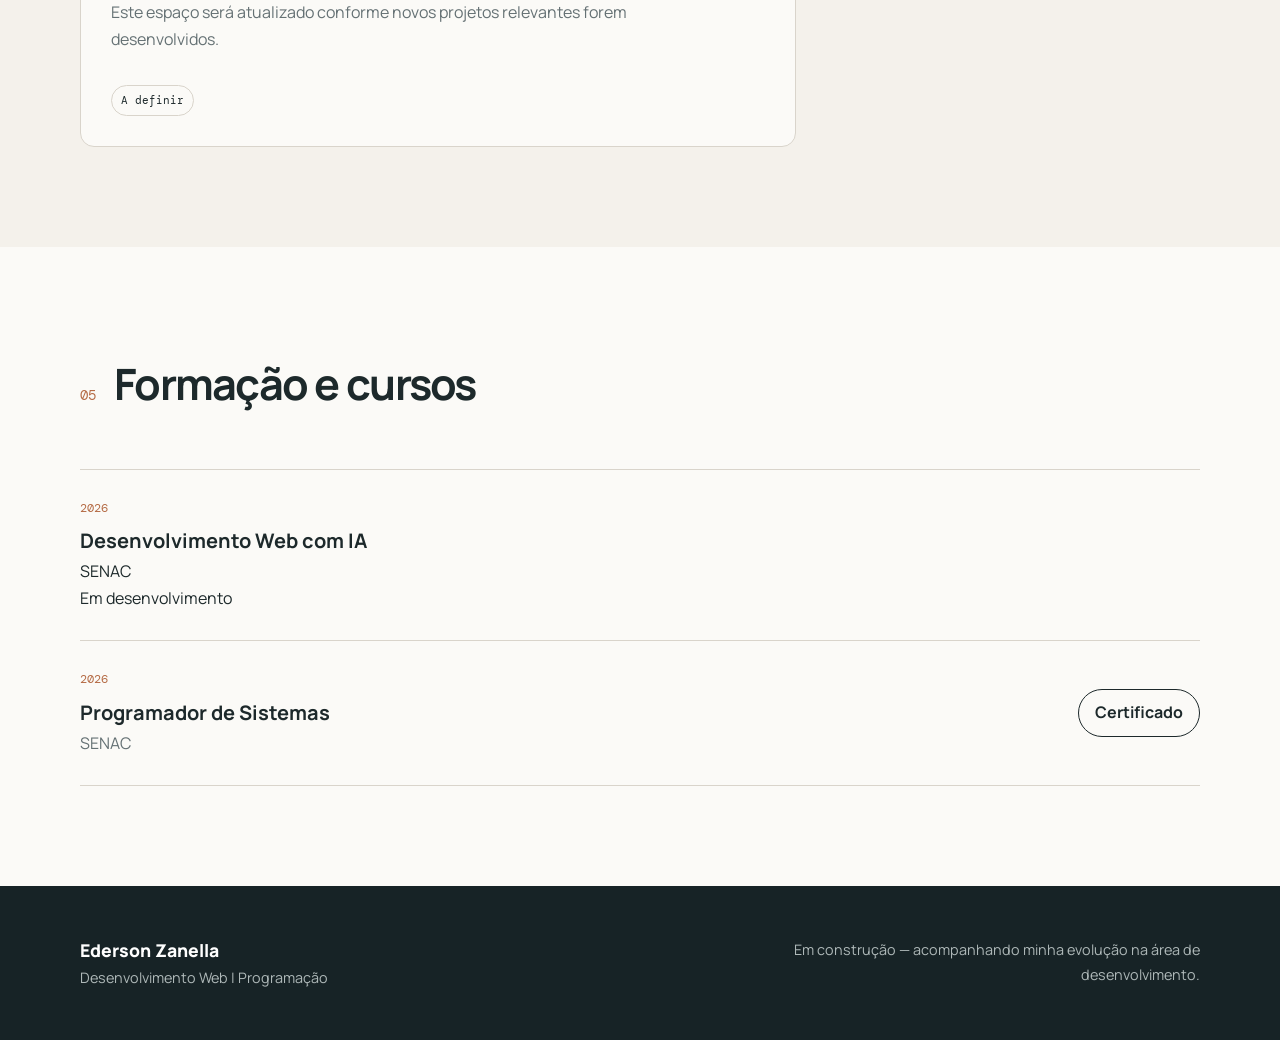
==== commit 5f83fb90: "teste" ====
--- a/index.html
+++ b/index.html
@@ -173,121 +173,57 @@
             </div>
         </section>
 
-        <section class="section projects">
-
+        <section class="section projects"> 
             <div class="container"> 
-                
                 <div class="section-heading"> 
-
                     <span>04</span> 
-
                     <h2>Projetos</h2> 
-
                 </div> 
-
                 <p class="section-intro"> Projetos acadêmicos e pessoais desenvolvidos ao longo da jornada em tecnologia. </p> 
-
                 <div class="project-grid"> 
-
                     <article class="project-card featured"> 
-
                         <div class="project-top"> 
-
                             <span>Projeto atual</span> 
-
-                            <span>2026</span> </div> 
-                            
-                            <h3>Portfólio Profissional</h3> 
-
-                            <p> Currículo e portfólio desenvolvido durante a UC5, evoluindo de HTML e CSS para novas tecnologias. </p> 
-
-                            <div class="tags"> 
-
-                                <span>HTML</span> <span>CSS</span> <span>Git</span> <span>GitHub</span> 
-
-                            </div> <a class="text-link" href="#" target="_blank" rel="noopener noreferrer"> 
-
-                                Ver projeto → 
-
-                            </a> 
-
-                        </article> 
-
-                        <article class="project-card featured"> 
-
-                            <div class="project-top"> 
-
-                                <span>Em desenvolvimento</span> 
-
-                                <span>2026</span> 
-
-                            </div> 
-
-                            <h3>Portal de Notícias</h3> 
-
-                            <p> Projeto desenvolvido para a UC5, utilizando HTML, CSS, JavaScript e framework baseado em Bootstrap. </p> 
-
-                            <div class="tags"> 
-
-                                <span>HTML</span> <span>CSS</span> <span>Git</span> <span>GitHub</span> <span>Bootstrap</span> 
-                            
-                            </div> 
-
-                            <a class="text-link" href="https://vertice.freehosting.dev/" target="_blank" rel="noopener noreferrer"> 
-
-                                Ver projeto → 
-
-                            </a> 
-
-                        </article> 
-
-                        <article class="project-card"> 
-
-                            <div class="project-top"> 
-
-                                <span>Em breve</span> 
-
-                                <span>—</span> 
-
-                            </div> 
-
-                            <h3>Novo projeto</h3>
-
-                            <p> Este espaço será atualizado conforme novos projetos relevantes forem desenvolvidos.
-
-                            </p> 
-
-                            <div class="tags"> 
-
-                                <span>A definir</span> 
-
-                            </div> 
-
-                        </article>
-
-                    <article class="project-card">
-                        <div class="project-top">
-                            <span>Em breve</span>
-                            <span>—</span>
-                        </div>
-
-                        <h3>Novo projeto</h3>
-
-                        <p>
-                            Este espaço será atualizado conforme novos projetos
-                            relevantes forem desenvolvidos.
-                        </p>
-
-                        <div class="tags">
-                            <span>A definir</span>
-                        </div>
-                    </article>
-
-                </div>
-            </div>
-        </section>
-
-
+                            <span>2026</span> 
+                        </div> 
+                        <h3>Portfólio Profissional</h3> 
+                        <p> Currículo e portfólio desenvolvido durante a UC5, evoluindo de HTML e CSS para novas tecnologias. </p> 
+                        <div class="tags"> 
+                            <span>HTML</span> <span>CSS</span> <span>Git</span> <span>GitHub</span> 
+                        </div> 
+                        <a class="text-link" href="#" target="_blank" rel="noopener noreferrer"> 
+                            Ver projeto → 
+                        </a> 
+                    </article> 
+                    <article class="project-card featured"> 
+                        <div class="project-top"> 
+                            <span>Em desenvolvimento</span> 
+                            <span>2026</span>
+                         </div> 
+                         <h3>Portal de Notícias</h3> 
+                         <p> Projeto desenvolvido para a UC5, utilizando HTML, CSS, JavaScript e framework baseado em Bootstrap. </p> 
+                         <div class="tags"> 
+                            <span>HTML</span> <span>CSS</span> <span>Git</span> <span>GitHub</span> <span>Bootstrap</span> 
+                        </div> 
+                        <a class="text-link" href="https://vertice.freehosting.dev/" target="_blank" rel="noopener noreferrer"> 
+                            Ver projeto → 
+                        </a> 
+                    </article> 
+                    <article class="project-card"> 
+                        <div class="project-top"> 
+                            <span>Em breve</span> 
+                            <span>—</span> 
+                        </div> 
+                        <h3>Novo projeto</h3> 
+                        <p> Este espaço será atualizado conforme novos projetos relevantes forem desenvolvidos. </p> 
+                        <div class="tags"> 
+                            <span>A definir</span> 
+                        </div> 
+                    </article> 
+                </div> 
+            </div> 
+        </section>
+                        
         <section class="section education">
             <div class="container">
                 <div class="section-heading">
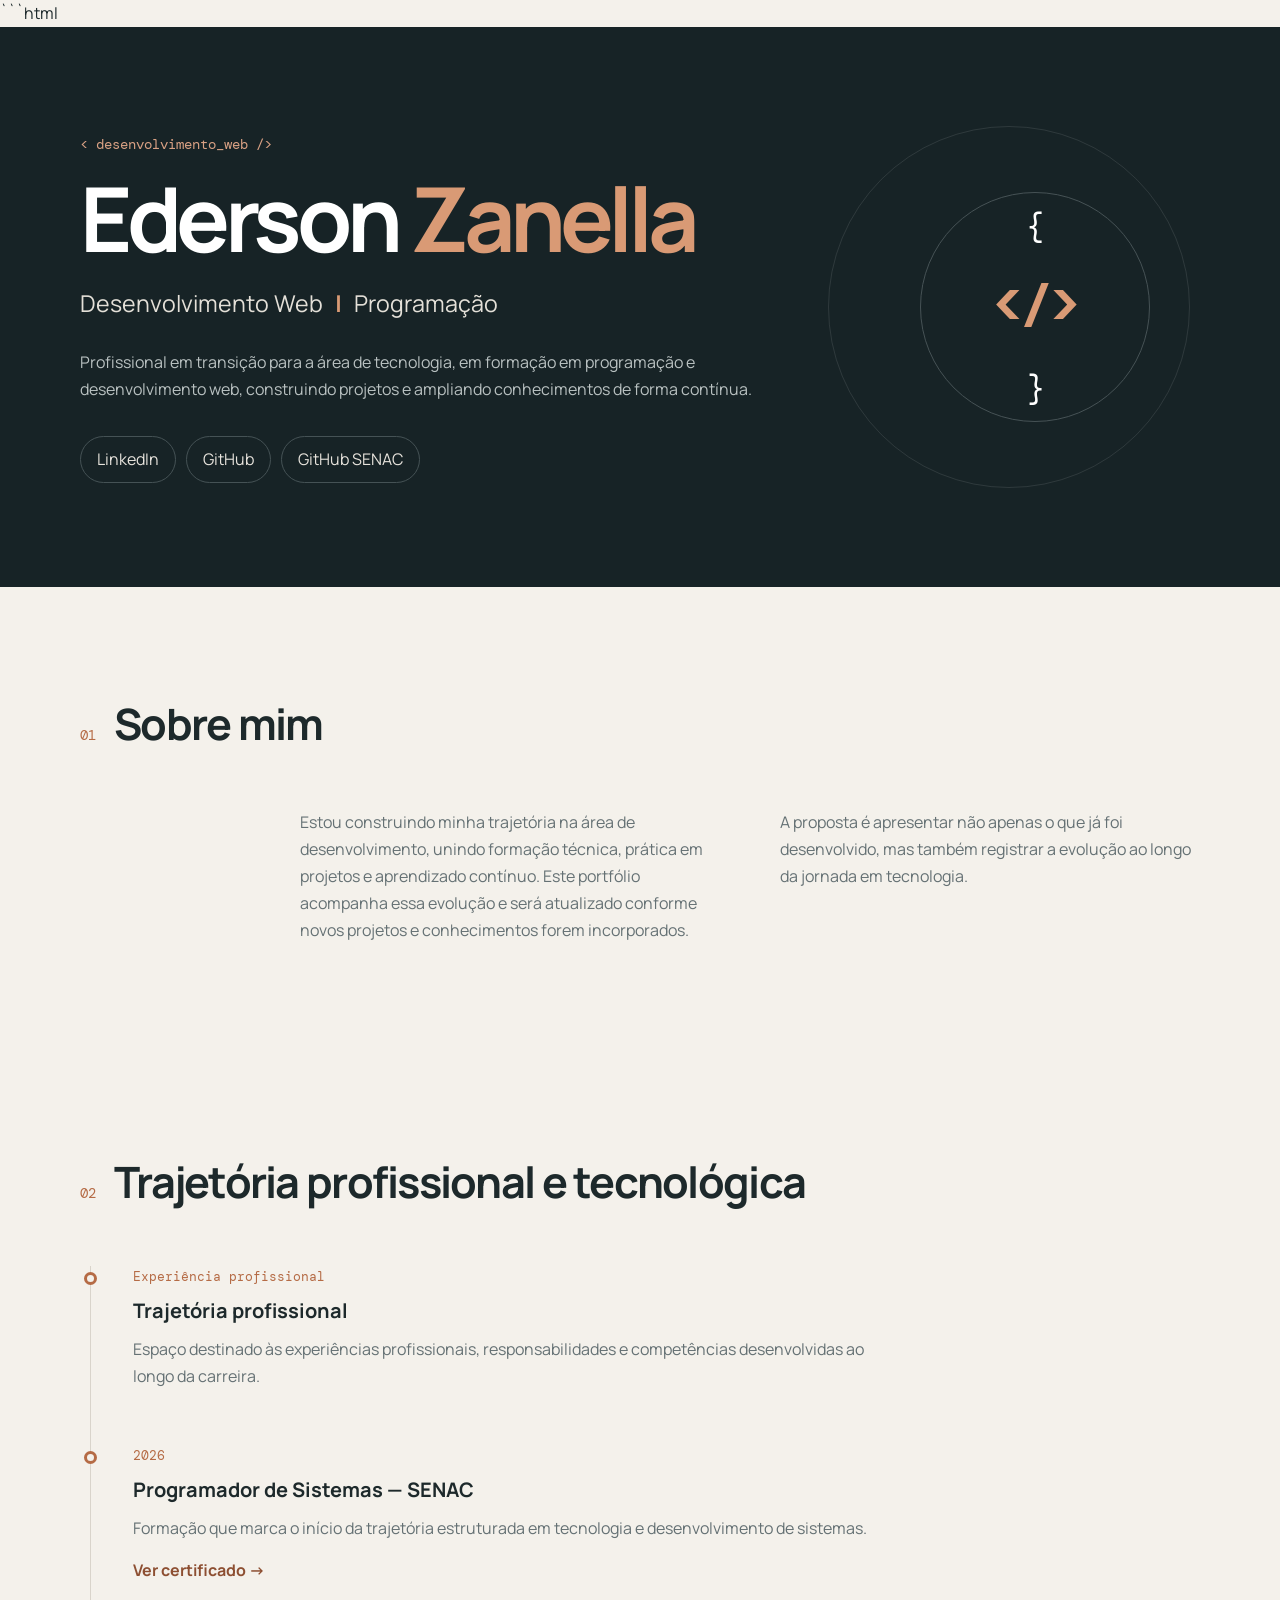
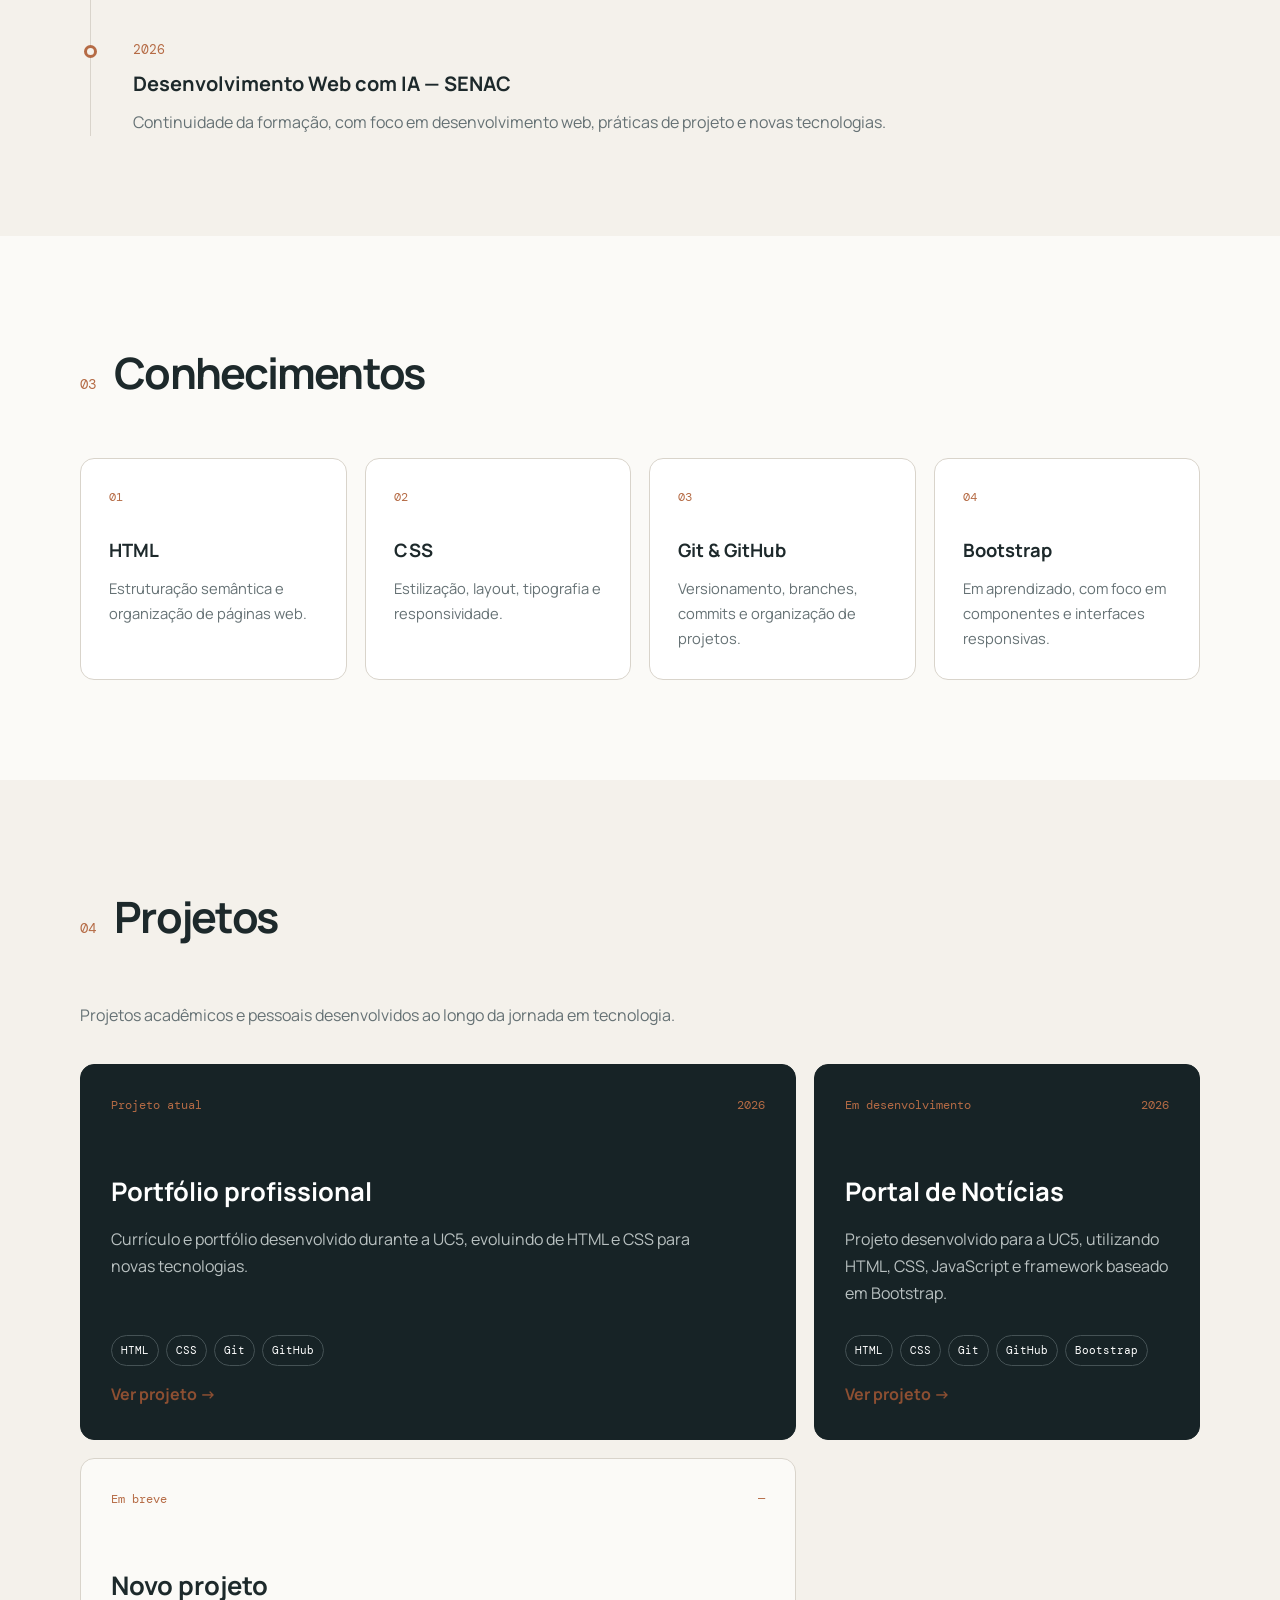
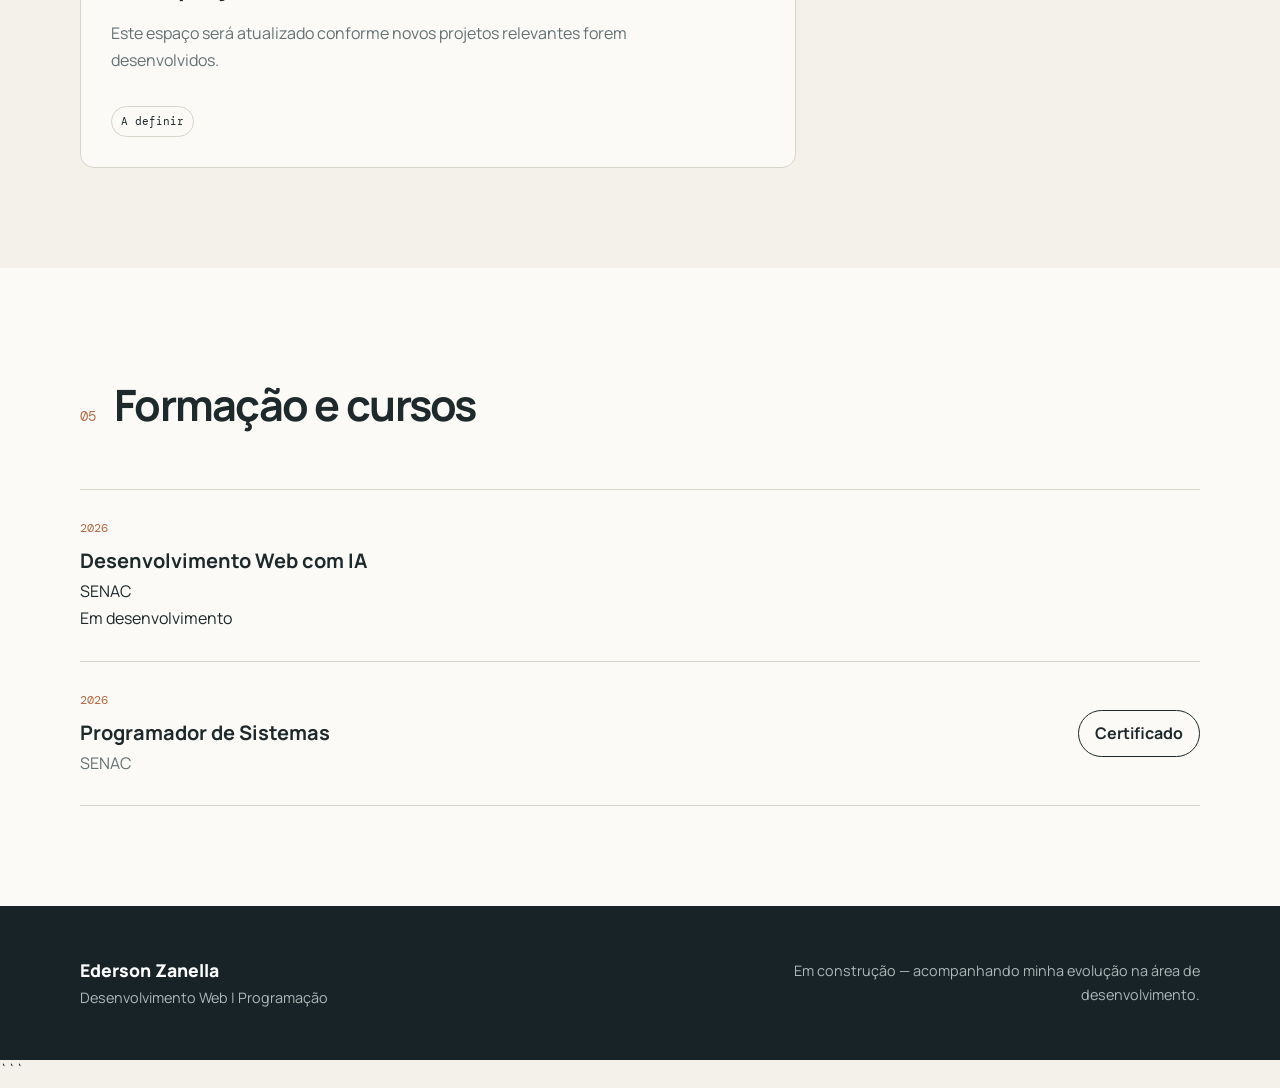
==== commit 258b070c: "agora vai" ====
--- a/index.html
+++ b/index.html
@@ -1,3 +1,4 @@
+```html
 <!DOCTYPE html>
 <html lang="pt-BR">
 <head>
@@ -35,7 +36,6 @@
                     <a href="https://www.linkedin.com/in/ederson-zanella/" target="_blank" rel="noopener noreferrer">LinkedIn</a>
                     <a href="https://github.com/Zanellaederson" target="_blank" rel="noopener noreferrer">GitHub</a>
                     <a href="https://github.com/alunosenac2026" target="_blank" rel="noopener noreferrer">GitHub SENAC</a>
-
                 </nav>
             </div>
 
@@ -173,57 +173,103 @@
             </div>
         </section>
 
-        <section class="section projects"> 
-            <div class="container"> 
-                <div class="section-heading"> 
-                    <span>04</span> 
-                    <h2>Projetos</h2> 
-                </div> 
-                <p class="section-intro"> Projetos acadêmicos e pessoais desenvolvidos ao longo da jornada em tecnologia. </p> 
-                <div class="project-grid"> 
-                    <article class="project-card featured"> 
-                        <div class="project-top"> 
-                            <span>Projeto atual</span> 
-                            <span>2026</span> 
-                        </div> 
-                        <h3>Portfólio Profissional</h3> 
-                        <p> Currículo e portfólio desenvolvido durante a UC5, evoluindo de HTML e CSS para novas tecnologias. </p> 
-                        <div class="tags"> 
-                            <span>HTML</span> <span>CSS</span> <span>Git</span> <span>GitHub</span> 
-                        </div> 
-                        <a class="text-link" href="#" target="_blank" rel="noopener noreferrer"> 
-                            Ver projeto → 
-                        </a> 
-                    </article> 
-                    <article class="project-card featured"> 
-                        <div class="project-top"> 
-                            <span>Em desenvolvimento</span> 
+
+        <section class="section projects">
+            <div class="container">
+                <div class="section-heading">
+                    <span>04</span>
+                    <h2>Projetos</h2>
+                </div>
+
+                <p class="section-intro">
+                    Projetos acadêmicos e pessoais desenvolvidos ao longo da jornada
+                    em tecnologia.
+                </p>
+
+                <div class="project-grid">
+
+                    <article class="project-card featured">
+                        <div class="project-top">
+                            <span>Projeto atual</span>
                             <span>2026</span>
-                         </div> 
-                         <h3>Portal de Notícias</h3> 
-                         <p> Projeto desenvolvido para a UC5, utilizando HTML, CSS, JavaScript e framework baseado em Bootstrap. </p> 
-                         <div class="tags"> 
-                            <span>HTML</span> <span>CSS</span> <span>Git</span> <span>GitHub</span> <span>Bootstrap</span> 
-                        </div> 
-                        <a class="text-link" href="https://vertice.freehosting.dev/" target="_blank" rel="noopener noreferrer"> 
-                            Ver projeto → 
-                        </a> 
-                    </article> 
-                    <article class="project-card"> 
-                        <div class="project-top"> 
-                            <span>Em breve</span> 
-                            <span>—</span> 
-                        </div> 
-                        <h3>Novo projeto</h3> 
-                        <p> Este espaço será atualizado conforme novos projetos relevantes forem desenvolvidos. </p> 
-                        <div class="tags"> 
-                            <span>A definir</span> 
-                        </div> 
-                    </article> 
-                </div> 
-            </div> 
-        </section>
-                        
+                        </div>
+
+                        <h3>Portfólio profissional</h3>
+
+                        <p>
+                            Currículo e portfólio desenvolvido durante a UC5,
+                            evoluindo de HTML e CSS para novas tecnologias.
+                        </p>
+
+                        <div class="tags">
+                            <span>HTML</span>
+                            <span>CSS</span>
+                            <span>Git</span>
+                            <span>GitHub</span>
+                        </div>
+
+                        <a class="text-link"
+                           href="#"
+                           target="_blank"
+                           rel="noopener noreferrer">
+                            Ver projeto →
+                        </a>
+                    </article>
+
+
+                    <article class="project-card featured">
+                        <div class="project-top">
+                            <span>Em desenvolvimento</span>
+                            <span>2026</span>
+                        </div>
+
+                        <h3>Portal de Notícias</h3>
+
+                        <p>
+                            Projeto desenvolvido para a UC5, utilizando HTML, CSS,
+                            JavaScript e framework baseado em Bootstrap.
+                        </p>
+
+                        <div class="tags">
+                            <span>HTML</span>
+                            <span>CSS</span>
+                            <span>Git</span>
+                            <span>GitHub</span>
+                            <span>Bootstrap</span>
+                        </div>
+
+                        <a class="text-link"
+                           href="https://vertice.freehosting.dev/"
+                           target="_blank"
+                           rel="noopener noreferrer">
+                            Ver projeto →
+                        </a>
+                    </article>
+
+
+                    <article class="project-card">
+                        <div class="project-top">
+                            <span>Em breve</span>
+                            <span>—</span>
+                        </div>
+
+                        <h3>Novo projeto</h3>
+
+                        <p>
+                            Este espaço será atualizado conforme novos projetos
+                            relevantes forem desenvolvidos.
+                        </p>
+
+                        <div class="tags">
+                            <span>A definir</span>
+                        </div>
+                    </article>
+
+                </div>
+            </div>
+        </section>
+
+
         <section class="section education">
             <div class="container">
                 <div class="section-heading">
@@ -231,7 +277,7 @@
                     <h2>Formação e cursos</h2>
                 </div>
 
-                <div class="education-list">                    
+                <div class="education-list">
 
                     <article class="education-item">
                         <div>
@@ -278,4 +324,5 @@
     </footer>
 
 </body>
-</html>+</html>
+```
